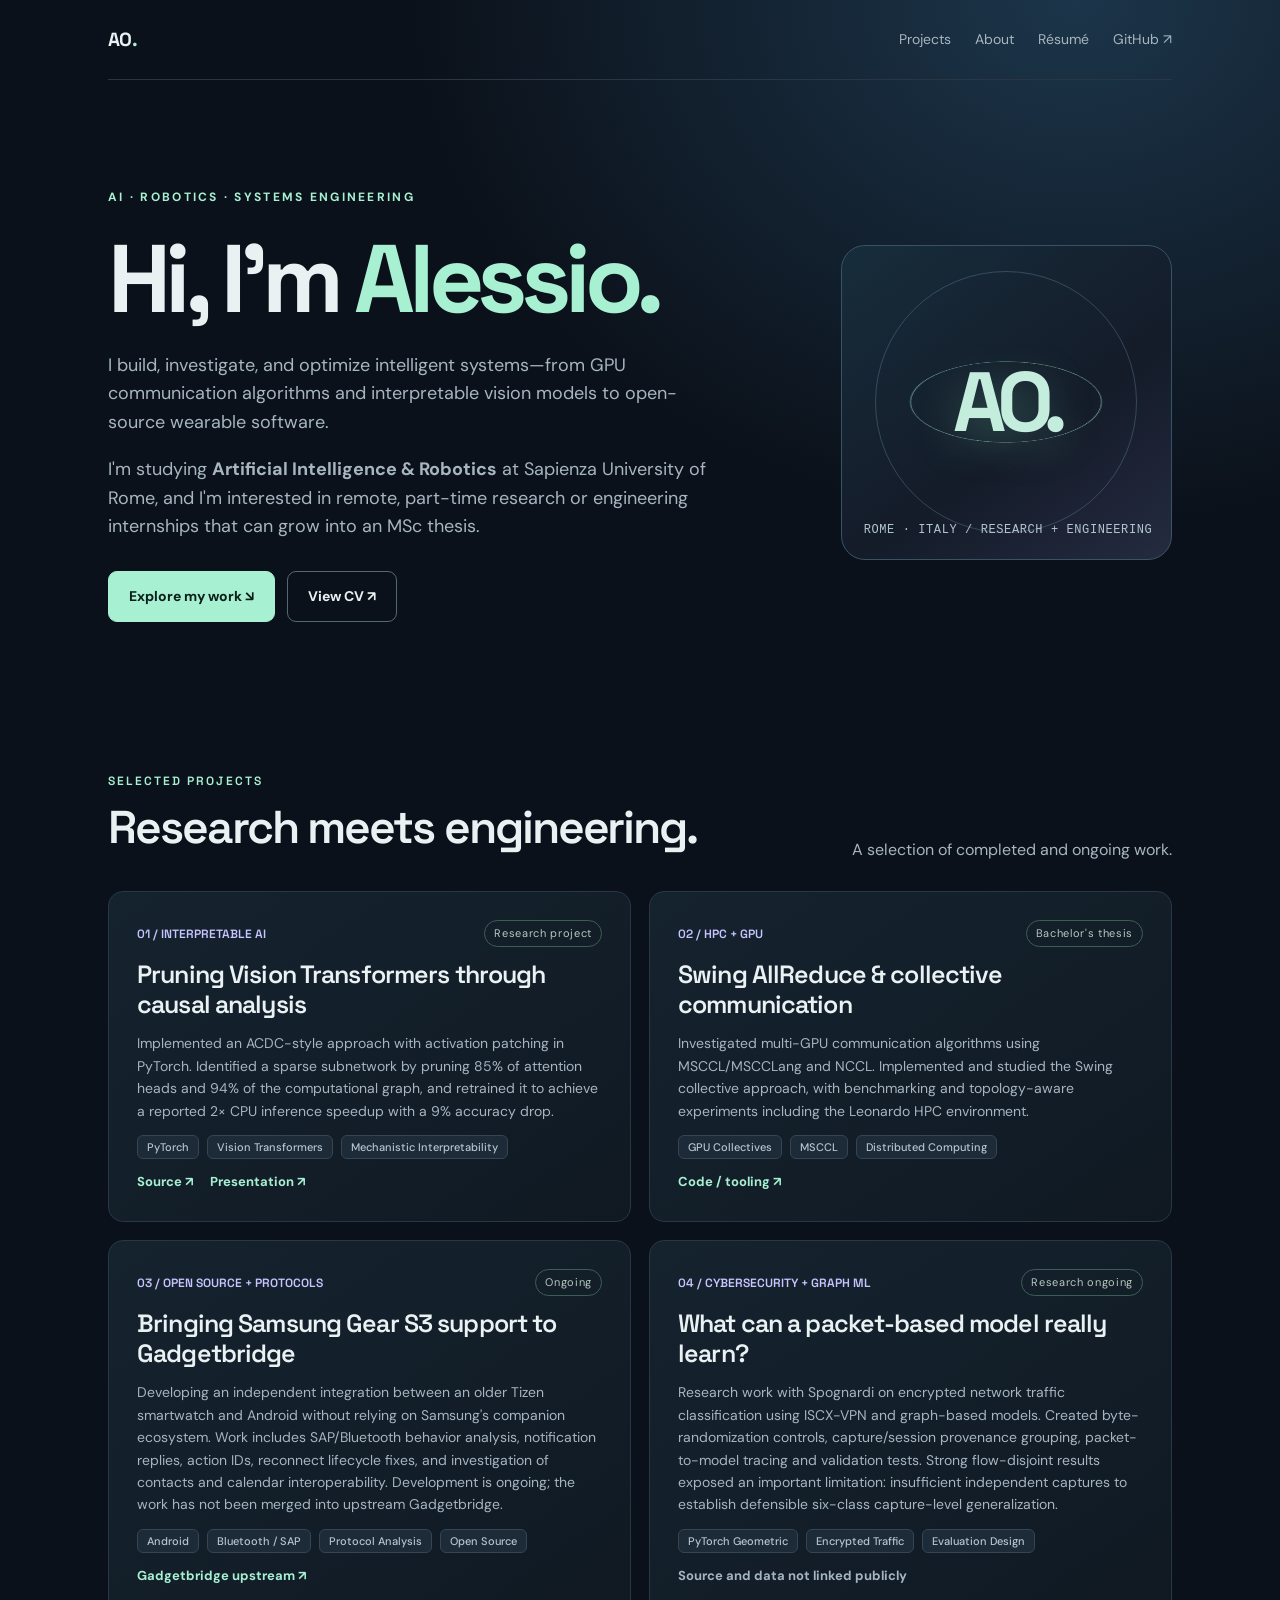
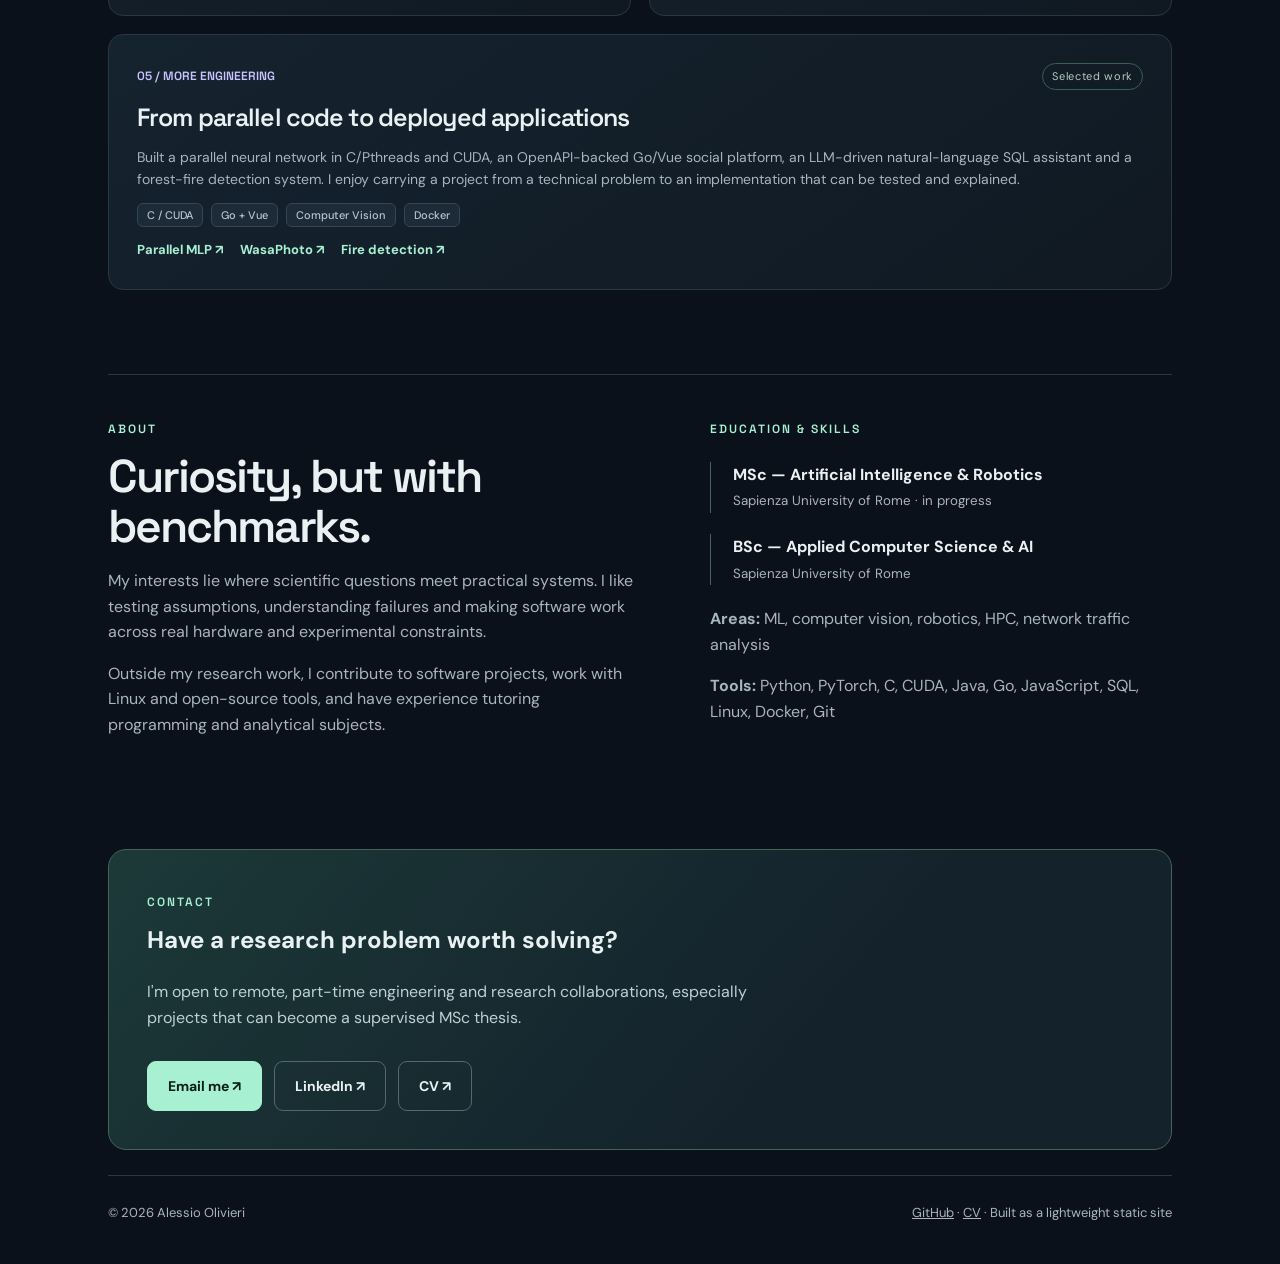
==== index.html @ f54c587b "Launch AI and systems research portfolio" ====
<!doctype html>
<html lang="en">
<head>
<meta charset="utf-8"><meta name="viewport" content="width=device-width,initial-scale=1">
<meta name="theme-color" content="#0b111a">
<meta name="description" content="Alessio Olivieri — MSc Artificial Intelligence & Robotics student at Sapienza. Research projects in GPU computing, mechanistic interpretability, cybersecurity ML, and open-source smartwatch integration.">
<title>Alessio Olivieri — AI, Robotics & Systems</title>
<link rel="preconnect" href="https://fonts.googleapis.com">
<link rel="preconnect" href="https://fonts.gstatic.com" crossorigin>
<link href="https://fonts.googleapis.com/css2?family=DM+Sans:wght@400;500;600;700&family=Space+Grotesk:wght@400;500;600;700&display=swap" rel="stylesheet">
<style>
:root{color-scheme:dark;--bg:#0b111a;--text:#e9f1f3;--muted:#a6b5c0;--line:#293745;--accent:#a7f0d1;--accent2:#c7c4ff;--panel:#111c27}*{box-sizing:border-box}html{scroll-behavior:smooth}body{margin:0;background:radial-gradient(ellipse 65% 23% at 84% 0%,#1c354a 0%,transparent 80%),var(--bg);color:var(--text);font:16px/1.6 'DM Sans',system-ui,sans-serif}a{color:inherit;text-decoration:none}a:hover{color:var(--accent)}.wrap{max-width:1120px;margin:auto;padding:0 28px}.nav{display:flex;align-items:center;justify-content:space-between;gap:20px;padding:27px 0;border-bottom:1px solid var(--line)}.logo{font:700 19px 'Space Grotesk',sans-serif;letter-spacing:-.03em}.logo span{color:var(--accent)}.navlinks{display:flex;gap:24px;font-size:14px;color:var(--muted);align-items:center}.button{background:var(--accent);color:#0b1e1b!important;display:inline-flex;gap:10px;align-items:center;justify-content:center;padding:13px 20px;border:1px solid var(--accent);border-radius:9px;font-weight:700;font-size:14px;transition:transform .2s}.button:hover{transform:translateY(-2px)}.button.ghost{background:transparent;color:var(--text)!important;border-color:#556775}.button.ghost:hover{border-color:var(--accent)}.hero{padding:103px 0 91px;display:grid;grid-template-columns:minmax(0,1.4fr) minmax(240px,.7fr);gap:70px;align-items:center}.eyebrow{font-size:12px;text-transform:uppercase;letter-spacing:.19em;color:var(--accent);font-weight:700}.hero h1{font:700 clamp(3.15rem,7.5vw,6.1rem)/1.02 'Space Grotesk',sans-serif;letter-spacing:-.065em;margin:22px 0}.hero h1 em{font-style:normal;color:var(--accent)}.hero p{font-size:18px;max-width:625px;color:var(--muted)}.actions{display:flex;flex-wrap:wrap;gap:12px;margin-top:30px}.orb{position:relative;border:1px solid #385364;border-radius:24px;min-height:315px;background:linear-gradient(145deg,#172d3b,#141b29 60%,#252b40);overflow:hidden;display:flex;align-items:center;justify-content:center}.orb:before,.orb:after{content:"";position:absolute;width:260px;height:260px;border:1px solid #6288a166;border-radius:50%}.orb:after{width:190px;height:190px;transform:rotateX(65deg) rotate(25deg);border-color:#a7f0d199}.orb strong{font:700 84px/1 'Space Grotesk',sans-serif;letter-spacing:-.1em;color:#c5eddd;text-shadow:0 12px 45px #90f0c14d;z-index:1}.tag{position:absolute;bottom:22px;left:22px;font:500 12px monospace;color:#b1c5ce;letter-spacing:.05em}.section{padding:54px 0 30px;scroll-margin-top:20px}.section-head{display:flex;justify-content:space-between;align-items:end;gap:20px;margin-bottom:28px}.kicker{font:600 12px 'Space Grotesk';color:var(--accent);text-transform:uppercase;letter-spacing:.17em}.section h2{font:600 clamp(30px,4vw,46px)/1.1 'Space Grotesk';letter-spacing:-.045em;margin:10px 0}.muted{color:var(--muted)}.projects{display:grid;grid-template-columns:repeat(2,minmax(0,1fr));gap:18px}.project{border:1px solid var(--line);background:linear-gradient(145deg,#15232f,#101922);border-radius:15px;padding:28px;display:flex;flex-direction:column;gap:13px;min-height:260px;transition:border .2s,transform .2s}.project:hover{border-color:#729d9a;transform:translateY(-3px)}.project.wide{grid-column:span 2;min-height:220px}.project-head{display:flex;align-items:center;justify-content:space-between;gap:12px}.number{color:var(--accent2);font:600 12px 'Space Grotesk'}.status{font-size:11px;letter-spacing:.06em;color:#b5cabf;border:1px solid #3b6053;padding:4px 9px;border-radius:99px}.project h3{font:600 25px/1.18 'Space Grotesk';letter-spacing:-.035em;margin:0}.project p{margin:0;color:var(--muted);font-size:14px;flex:1}.project .links{display:flex;flex-wrap:wrap;gap:17px;font-size:13px;font-weight:700;color:var(--accent)}.chips{display:flex;flex-wrap:wrap;gap:8px}.chip{color:#b5c6d0;border:1px solid #344554;background:#1c2b37;border-radius:6px;padding:4px 9px;font:500 11px 'DM Sans'}.facts{display:grid;grid-template-columns:repeat(3,minmax(0,1fr));gap:15px;margin:14px 0 35px}.fact{border-top:1px solid var(--line);padding-top:16px}.fact strong{font:600 30px 'Space Grotesk';display:block;letter-spacing:-.05em}.fact span{color:var(--muted);font-size:13px}.about{display:grid;grid-template-columns:1.15fr 1fr;gap:70px;border-top:1px solid var(--line);padding-top:40px}.about p{color:var(--muted)}.timeline{border-left:1px solid #45616b;padding-left:22px;margin:21px 0}.timeline strong{display:block}.timeline small{color:var(--muted)}.contact{margin:65px 0 25px;border:1px solid #466259;border-radius:18px;background:linear-gradient(130deg,#1c3938,#14222c 65%);padding:38px}.contact h2{margin-top:8px}.contact p{color:#bdd1d3;max-width:650px}footer{display:flex;justify-content:space-between;gap:16px;padding:27px 0 40px;color:var(--muted);font-size:13px;border-top:1px solid var(--line)}footer a{text-decoration:underline}@media(max-width:780px){.hero,.about{grid-template-columns:1fr;gap:30px}.hero{padding:70px 0 45px}.orb{min-height:180px}.projects{grid-template-columns:1fr}.project.wide{grid-column:auto}.facts{grid-template-columns:repeat(2,1fr)}.navlinks a:nth-child(1),.navlinks a:nth-child(2){display:none}.section-head{display:block}}@media(max-width:420px){.wrap{padding:0 17px}.hero h1{font-size:3.2rem}.facts{grid-template-columns:1fr}.contact{padding:24px}.navlinks{gap:10px}}
</style>
</head>
<body>
<div class="wrap">
<header class="nav"><a class="logo" href="#top">AO<span>.</span></a><nav class="navlinks" aria-label="Primary"><a href="#projects">Projects</a><a href="#about">About</a><a href="cv.html">Résumé</a><a href="https://github.com/Alessio-Olivieri" target="_blank" rel="noopener">GitHub ↗</a></nav></header>
<main id="top">
<section class="hero">
<div><span class="eyebrow">AI · Robotics · Systems engineering</span><h1>Hi, I'm <em>Alessio.</em></h1><p>I build, investigate, and optimize intelligent systems—from GPU communication algorithms and interpretable vision models to open-source wearable software.</p><p>I'm studying <strong>Artificial Intelligence & Robotics</strong> at Sapienza University of Rome, and I'm interested in remote, part-time research or engineering internships that can grow into an MSc thesis.</p><div class="actions"><a class="button" href="#projects">Explore my work ↘</a><a class="button ghost" href="cv.html">View CV ↗</a></div></div>
<div class="orb" aria-hidden="true"><strong>AO.</strong><span class="tag">ROME · ITALY / RESEARCH + ENGINEERING</span></div>
</section>
<section id="projects" class="section"><div class="section-head"><div><span class="kicker">Selected projects</span><h2>Research meets engineering.</h2></div><div class="muted">A selection of completed and ongoing work.</div></div>
<div class="projects">
<article class="project"><div class="project-head"><span class="number">01 / INTERPRETABLE AI</span><span class="status">Research project</span></div><h3>Pruning Vision Transformers through causal analysis</h3><p>Implemented an ACDC-style approach with activation patching in PyTorch. Identified a sparse subnetwork by pruning 85% of attention heads and 94% of the computational graph, and retrained it to achieve a reported 2× CPU inference speedup with a 9% accuracy drop.</p><div class="chips"><span class="chip">PyTorch</span><span class="chip">Vision Transformers</span><span class="chip">Mechanistic Interpretability</span></div><div class="links"><a href="https://github.com/Alessio-Olivieri/automatic-circuit-discovery-for-vision-transformer" target="_blank" rel="noopener">Source ↗</a><a href="https://github.com/Alessio-Olivieri/automatic-circuit-discovery-for-vision-transformer/blob/main/presentation.pdf" target="_blank" rel="noopener">Presentation ↗</a></div></article>
<article class="project"><div class="project-head"><span class="number">02 / HPC + GPU</span><span class="status">Bachelor's thesis</span></div><h3>Swing AllReduce & collective communication</h3><p>Investigated multi-GPU communication algorithms using MSCCL/MSCCLang and NCCL. Implemented and studied the Swing collective approach, with benchmarking and topology-aware experiments including the Leonardo HPC environment.</p><div class="chips"><span class="chip">GPU Collectives</span><span class="chip">MSCCL</span><span class="chip">Distributed Computing</span></div><div class="links"><a href="https://github.com/Alessio-Olivieri/msccl-tools" target="_blank" rel="noopener">Code / tooling ↗</a></div></article>
<article class="project"><div class="project-head"><span class="number">03 / OPEN SOURCE + PROTOCOLS</span><span class="status">Ongoing</span></div><h3>Bringing Samsung Gear S3 support to Gadgetbridge</h3><p>Developing an independent integration between an older Tizen smartwatch and Android without relying on Samsung's companion ecosystem. Work includes SAP/Bluetooth behavior analysis, notification replies, action IDs, reconnect lifecycle fixes, and investigation of contacts and calendar interoperability. Development is ongoing; the work has not been merged into upstream Gadgetbridge.</p><div class="chips"><span class="chip">Android</span><span class="chip">Bluetooth / SAP</span><span class="chip">Protocol Analysis</span><span class="chip">Open Source</span></div><div class="links"><a href="https://codeberg.org/Freeyourgadget/Gadgetbridge" target="_blank" rel="noopener">Gadgetbridge upstream ↗</a></div></article>
<article class="project"><div class="project-head"><span class="number">04 / CYBERSECURITY + GRAPH ML</span><span class="status">Research ongoing</span></div><h3>What can a packet-based model really learn?</h3><p>Research work with Spognardi on encrypted network traffic classification using ISCX-VPN and graph-based models. Created byte-randomization controls, capture/session provenance grouping, packet-to-model tracing and validation tests. Strong flow-disjoint results exposed an important limitation: insufficient independent captures to establish defensible six-class capture-level generalization.</p><div class="chips"><span class="chip">PyTorch Geometric</span><span class="chip">Encrypted Traffic</span><span class="chip">Evaluation Design</span></div><div class="links"><span class="muted">Source and data not linked publicly</span></div></article>
<article class="project wide"><div class="project-head"><span class="number">05 / MORE ENGINEERING</span><span class="status">Selected work</span></div><h3>From parallel code to deployed applications</h3><p>Built a parallel neural network in C/Pthreads and CUDA, an OpenAPI-backed Go/Vue social platform, an LLM-driven natural-language SQL assistant and a forest-fire detection system. I enjoy carrying a project from a technical problem to an implementation that can be tested and explained.</p><div class="chips"><span class="chip">C / CUDA</span><span class="chip">Go + Vue</span><span class="chip">Computer Vision</span><span class="chip">Docker</span></div><div class="links"><a href="https://github.com/tintando/multiprocessing-NN" target="_blank" rel="noopener">Parallel MLP ↗</a><a href="https://github.com/Alessio-Olivieri/WasaPhoto" target="_blank" rel="noopener">WasaPhoto ↗</a><a href="https://github.com/ami-sc/fire-detection" target="_blank" rel="noopener">Fire detection ↗</a></div></article>
</div></section>
<section id="about" class="section"><div class="about"><div><span class="kicker">About</span><h2>Curiosity, but with benchmarks.</h2><p>My interests lie where scientific questions meet practical systems. I like testing assumptions, understanding failures and making software work across real hardware and experimental constraints.</p><p>Outside my research work, I contribute to software projects, work with Linux and open-source tools, and have experience tutoring programming and analytical subjects.</p></div><div><span class="kicker">Education & skills</span><div class="timeline"><strong>MSc — Artificial Intelligence & Robotics</strong><small>Sapienza University of Rome · in progress</small></div><div class="timeline"><strong>BSc — Applied Computer Science & AI</strong><small>Sapienza University of Rome</small></div><p><strong>Areas:</strong> ML, computer vision, robotics, HPC, network traffic analysis</p><p><strong>Tools:</strong> Python, PyTorch, C, CUDA, Java, Go, JavaScript, SQL, Linux, Docker, Git</p></div></div></section>
<section class="contact"><span class="kicker">Contact</span><h2>Have a research problem worth solving?</h2><p>I'm open to remote, part-time engineering and research collaborations, especially projects that can become a supervised MSc thesis.</p><div class="actions"><a class="button" href="mailto:olivieri.1973323@studenti.uniroma1.it">Email me ↗</a><a class="button ghost" href="https://www.linkedin.com/in/alessio-olivieri/" target="_blank" rel="noopener">LinkedIn ↗</a><a class="button ghost" href="cv.html">CV ↗</a></div></section>
</main><footer><span>© 2026 Alessio Olivieri</span><span><a href="https://github.com/Alessio-Olivieri" target="_blank" rel="noopener">GitHub</a> · <a href="cv.html">CV</a> · Built as a lightweight static site</span></footer>
</div></body></html>
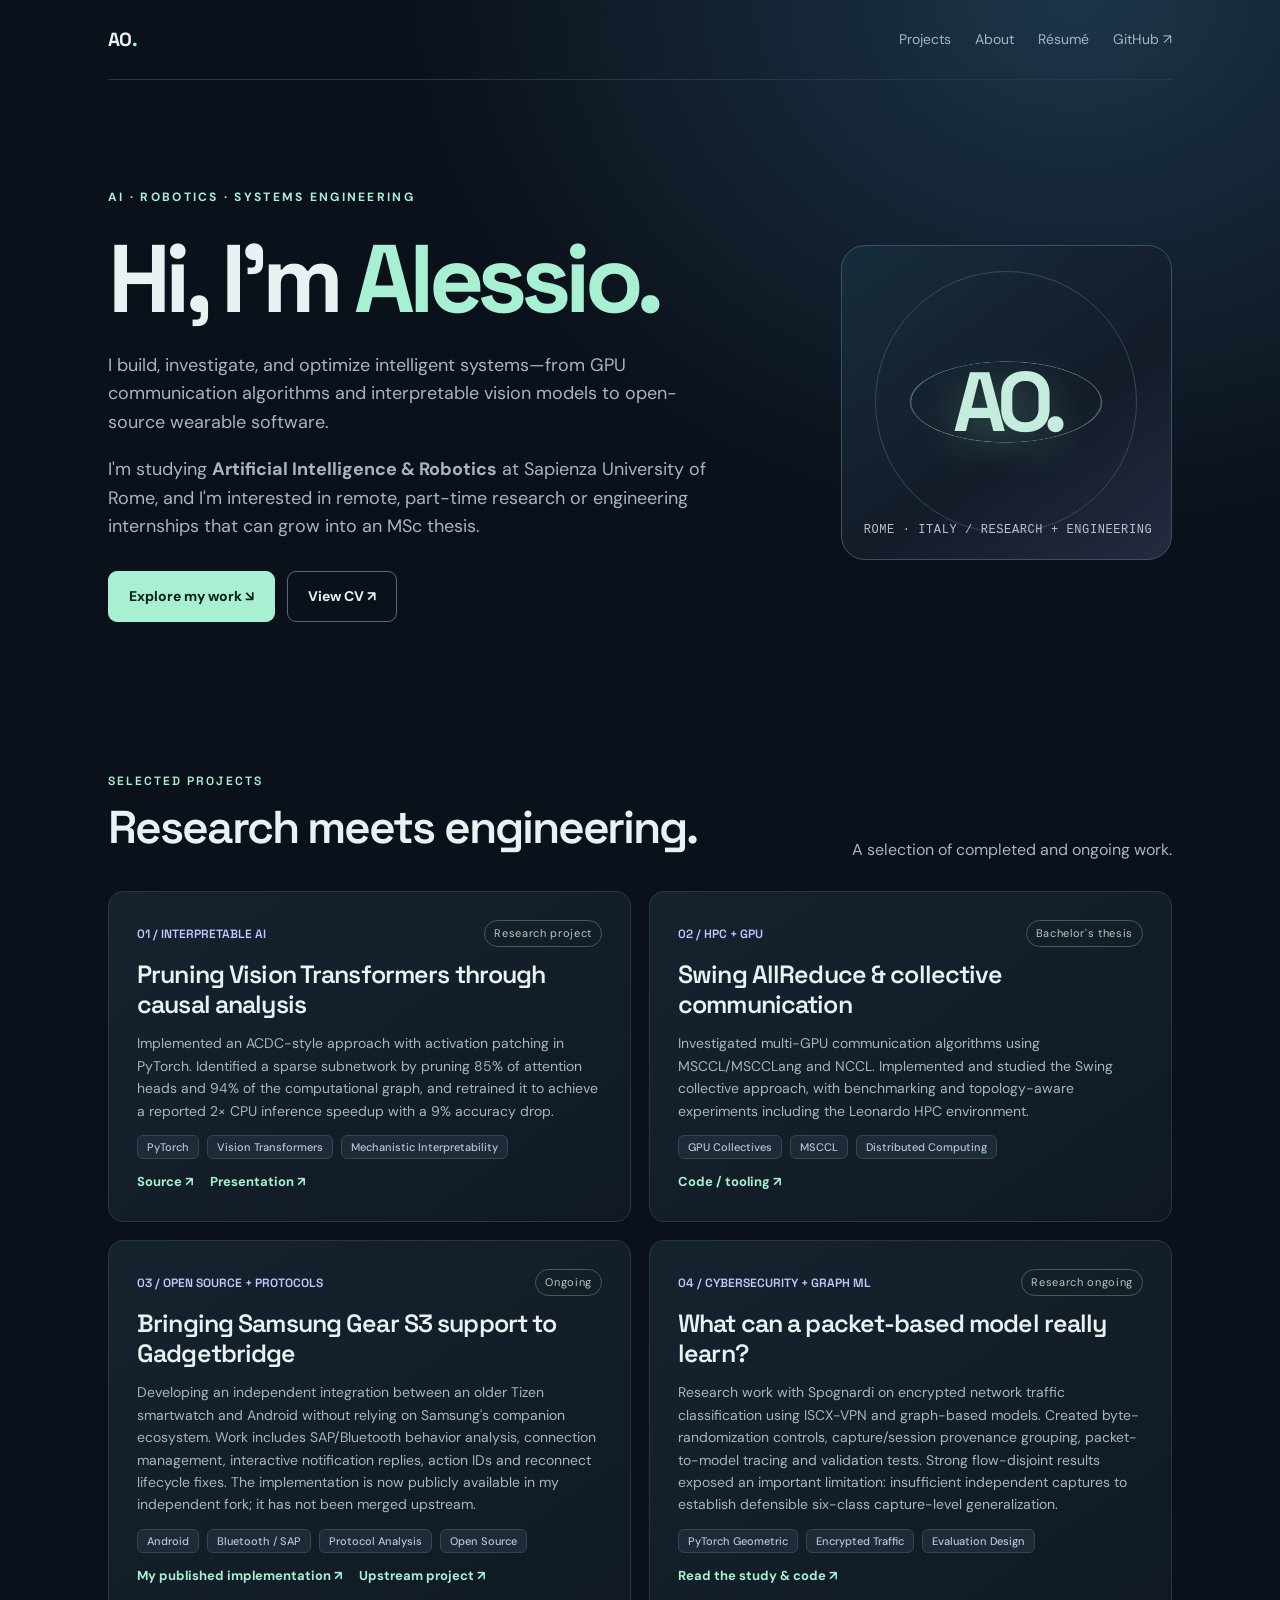
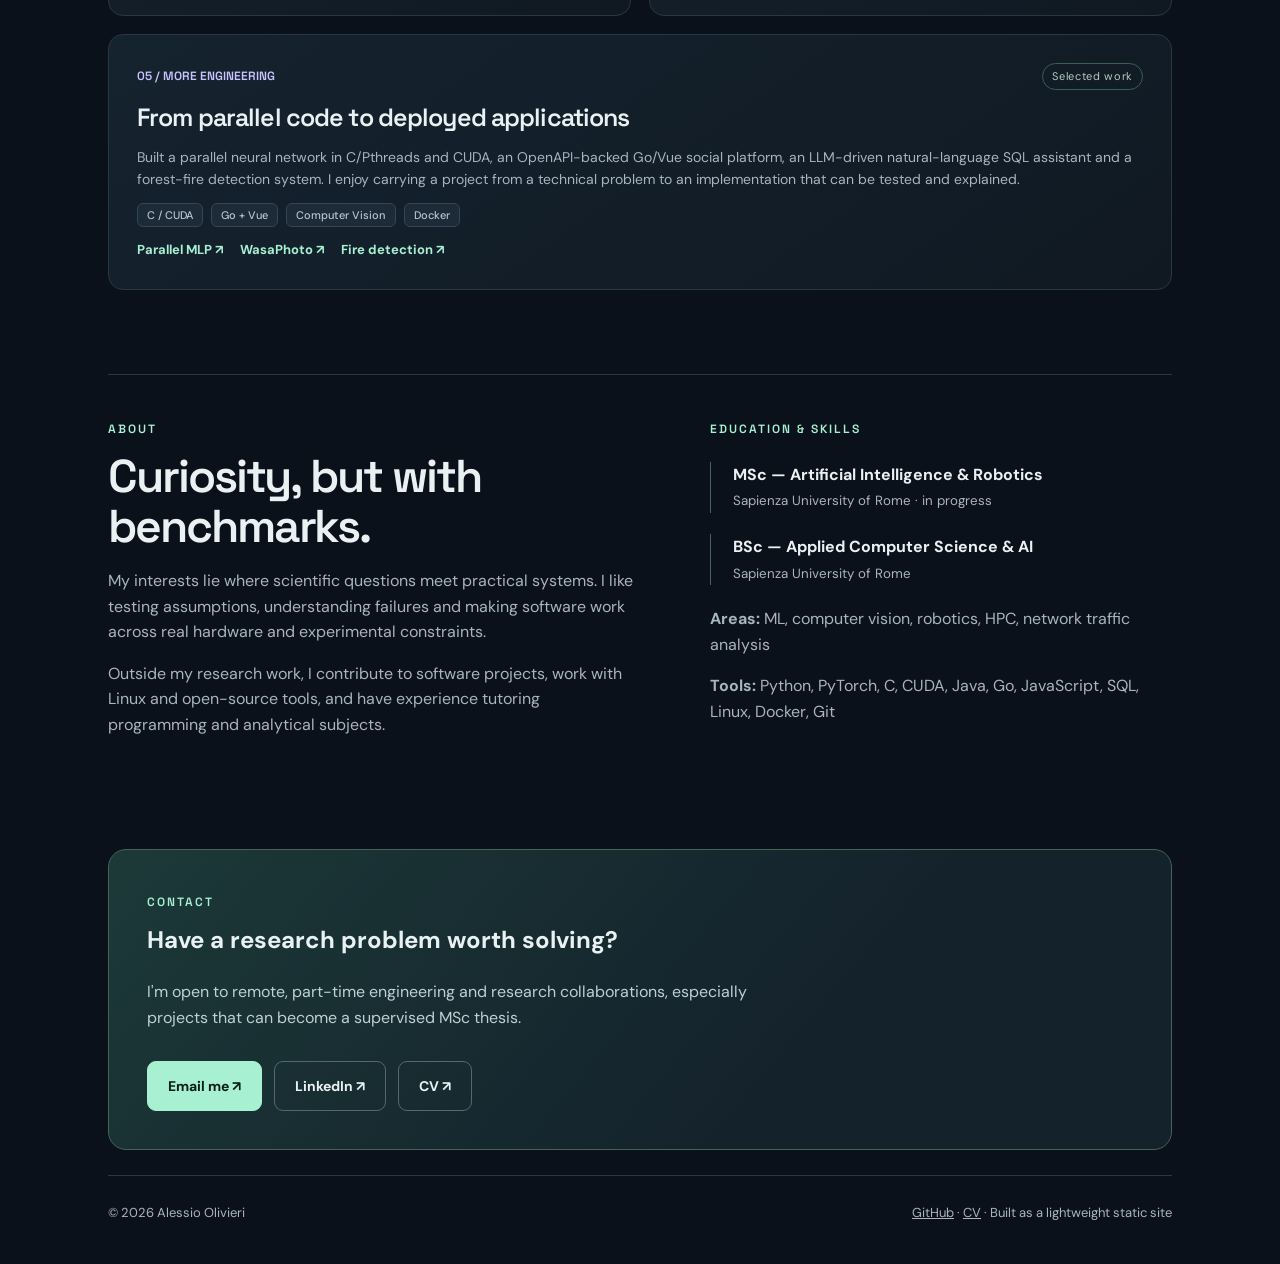
==== commit 3cd93f00: "Link public Gadgetbridge implementation and research release on portfolio" ====
--- a/index.html
+++ b/index.html
@@ -24,8 +24,8 @@
 <div class="projects">
 <article class="project"><div class="project-head"><span class="number">01 / INTERPRETABLE AI</span><span class="status">Research project</span></div><h3>Pruning Vision Transformers through causal analysis</h3><p>Implemented an ACDC-style approach with activation patching in PyTorch. Identified a sparse subnetwork by pruning 85% of attention heads and 94% of the computational graph, and retrained it to achieve a reported 2× CPU inference speedup with a 9% accuracy drop.</p><div class="chips"><span class="chip">PyTorch</span><span class="chip">Vision Transformers</span><span class="chip">Mechanistic Interpretability</span></div><div class="links"><a href="https://github.com/Alessio-Olivieri/automatic-circuit-discovery-for-vision-transformer" target="_blank" rel="noopener">Source ↗</a><a href="https://github.com/Alessio-Olivieri/automatic-circuit-discovery-for-vision-transformer/blob/main/presentation.pdf" target="_blank" rel="noopener">Presentation ↗</a></div></article>
 <article class="project"><div class="project-head"><span class="number">02 / HPC + GPU</span><span class="status">Bachelor's thesis</span></div><h3>Swing AllReduce & collective communication</h3><p>Investigated multi-GPU communication algorithms using MSCCL/MSCCLang and NCCL. Implemented and studied the Swing collective approach, with benchmarking and topology-aware experiments including the Leonardo HPC environment.</p><div class="chips"><span class="chip">GPU Collectives</span><span class="chip">MSCCL</span><span class="chip">Distributed Computing</span></div><div class="links"><a href="https://github.com/Alessio-Olivieri/msccl-tools" target="_blank" rel="noopener">Code / tooling ↗</a></div></article>
-<article class="project"><div class="project-head"><span class="number">03 / OPEN SOURCE + PROTOCOLS</span><span class="status">Ongoing</span></div><h3>Bringing Samsung Gear S3 support to Gadgetbridge</h3><p>Developing an independent integration between an older Tizen smartwatch and Android without relying on Samsung's companion ecosystem. Work includes SAP/Bluetooth behavior analysis, notification replies, action IDs, reconnect lifecycle fixes, and investigation of contacts and calendar interoperability. Development is ongoing; the work has not been merged into upstream Gadgetbridge.</p><div class="chips"><span class="chip">Android</span><span class="chip">Bluetooth / SAP</span><span class="chip">Protocol Analysis</span><span class="chip">Open Source</span></div><div class="links"><a href="https://codeberg.org/Freeyourgadget/Gadgetbridge" target="_blank" rel="noopener">Gadgetbridge upstream ↗</a></div></article>
-<article class="project"><div class="project-head"><span class="number">04 / CYBERSECURITY + GRAPH ML</span><span class="status">Research ongoing</span></div><h3>What can a packet-based model really learn?</h3><p>Research work with Spognardi on encrypted network traffic classification using ISCX-VPN and graph-based models. Created byte-randomization controls, capture/session provenance grouping, packet-to-model tracing and validation tests. Strong flow-disjoint results exposed an important limitation: insufficient independent captures to establish defensible six-class capture-level generalization.</p><div class="chips"><span class="chip">PyTorch Geometric</span><span class="chip">Encrypted Traffic</span><span class="chip">Evaluation Design</span></div><div class="links"><span class="muted">Source and data not linked publicly</span></div></article>
+<article class="project"><div class="project-head"><span class="number">03 / OPEN SOURCE + PROTOCOLS</span><span class="status">Ongoing</span></div><h3>Bringing Samsung Gear S3 support to Gadgetbridge</h3><p>Developing an independent integration between an older Tizen smartwatch and Android without relying on Samsung's companion ecosystem. Work includes SAP/Bluetooth behavior analysis, connection management, interactive notification replies, action IDs and reconnect lifecycle fixes. The implementation is now publicly available in my independent fork; it has not been merged upstream.</p><div class="chips"><span class="chip">Android</span><span class="chip">Bluetooth / SAP</span><span class="chip">Protocol Analysis</span><span class="chip">Open Source</span></div><div class="links"><a href="https://github.com/Alessio-Olivieri/gadgetbridge-gear-s3" target="_blank" rel="noopener">My published implementation ↗</a><a href="https://codeberg.org/Freeyourgadget/Gadgetbridge" target="_blank" rel="noopener">Upstream project ↗</a></div></article>
+<article class="project"><div class="project-head"><span class="number">04 / CYBERSECURITY + GRAPH ML</span><span class="status">Research ongoing</span></div><h3>What can a packet-based model really learn?</h3><p>Research work with Spognardi on encrypted network traffic classification using ISCX-VPN and graph-based models. Created byte-randomization controls, capture/session provenance grouping, packet-to-model tracing and validation tests. Strong flow-disjoint results exposed an important limitation: insufficient independent captures to establish defensible six-class capture-level generalization.</p><div class="chips"><span class="chip">PyTorch Geometric</span><span class="chip">Encrypted Traffic</span><span class="chip">Evaluation Design</span></div><div class="links"><a href="https://github.com/Alessio-Olivieri/TFE-GNN/tree/public-release" target="_blank" rel="noopener">Read the study &amp; code ↗</a></div></article>
 <article class="project wide"><div class="project-head"><span class="number">05 / MORE ENGINEERING</span><span class="status">Selected work</span></div><h3>From parallel code to deployed applications</h3><p>Built a parallel neural network in C/Pthreads and CUDA, an OpenAPI-backed Go/Vue social platform, an LLM-driven natural-language SQL assistant and a forest-fire detection system. I enjoy carrying a project from a technical problem to an implementation that can be tested and explained.</p><div class="chips"><span class="chip">C / CUDA</span><span class="chip">Go + Vue</span><span class="chip">Computer Vision</span><span class="chip">Docker</span></div><div class="links"><a href="https://github.com/tintando/multiprocessing-NN" target="_blank" rel="noopener">Parallel MLP ↗</a><a href="https://github.com/Alessio-Olivieri/WasaPhoto" target="_blank" rel="noopener">WasaPhoto ↗</a><a href="https://github.com/ami-sc/fire-detection" target="_blank" rel="noopener">Fire detection ↗</a></div></article>
 </div></section>
 <section id="about" class="section"><div class="about"><div><span class="kicker">About</span><h2>Curiosity, but with benchmarks.</h2><p>My interests lie where scientific questions meet practical systems. I like testing assumptions, understanding failures and making software work across real hardware and experimental constraints.</p><p>Outside my research work, I contribute to software projects, work with Linux and open-source tools, and have experience tutoring programming and analytical subjects.</p></div><div><span class="kicker">Education & skills</span><div class="timeline"><strong>MSc — Artificial Intelligence & Robotics</strong><small>Sapienza University of Rome · in progress</small></div><div class="timeline"><strong>BSc — Applied Computer Science & AI</strong><small>Sapienza University of Rome</small></div><p><strong>Areas:</strong> ML, computer vision, robotics, HPC, network traffic analysis</p><p><strong>Tools:</strong> Python, PyTorch, C, CUDA, Java, Go, JavaScript, SQL, Linux, Docker, Git</p></div></div></section>
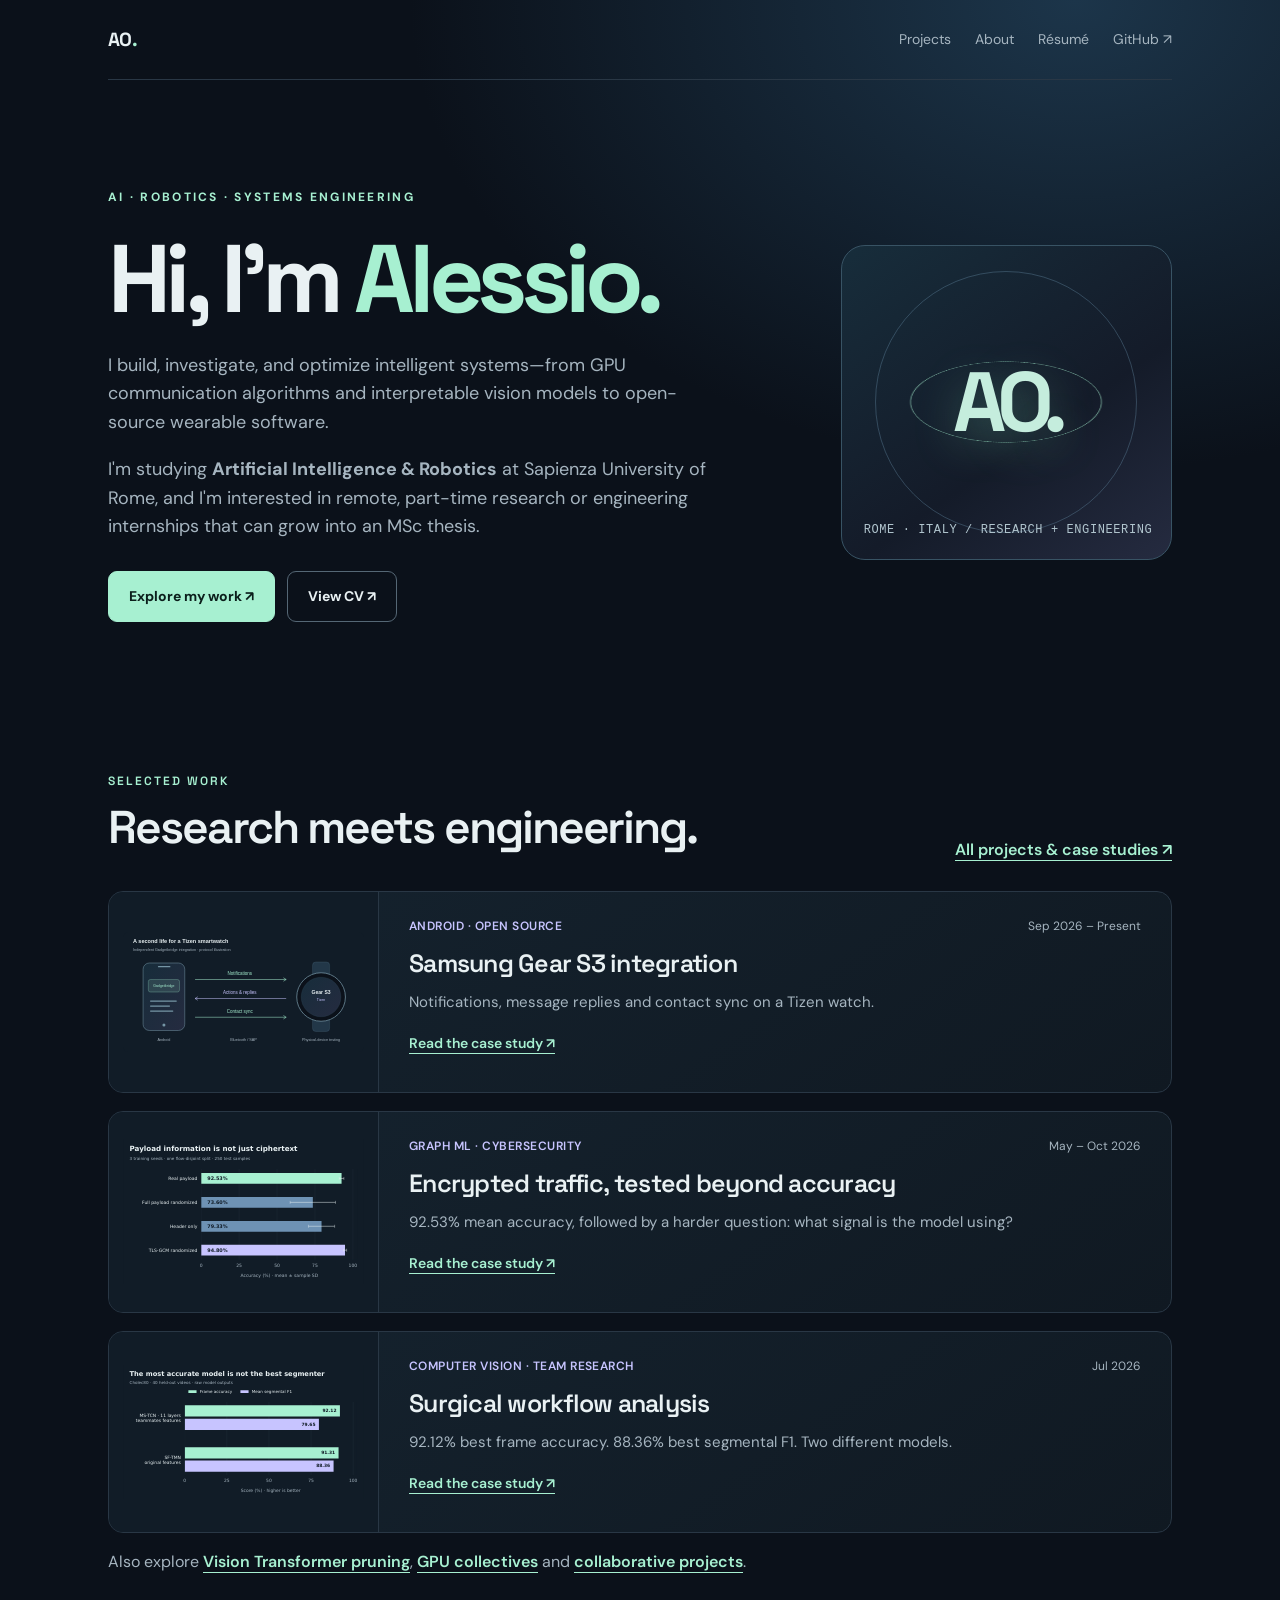
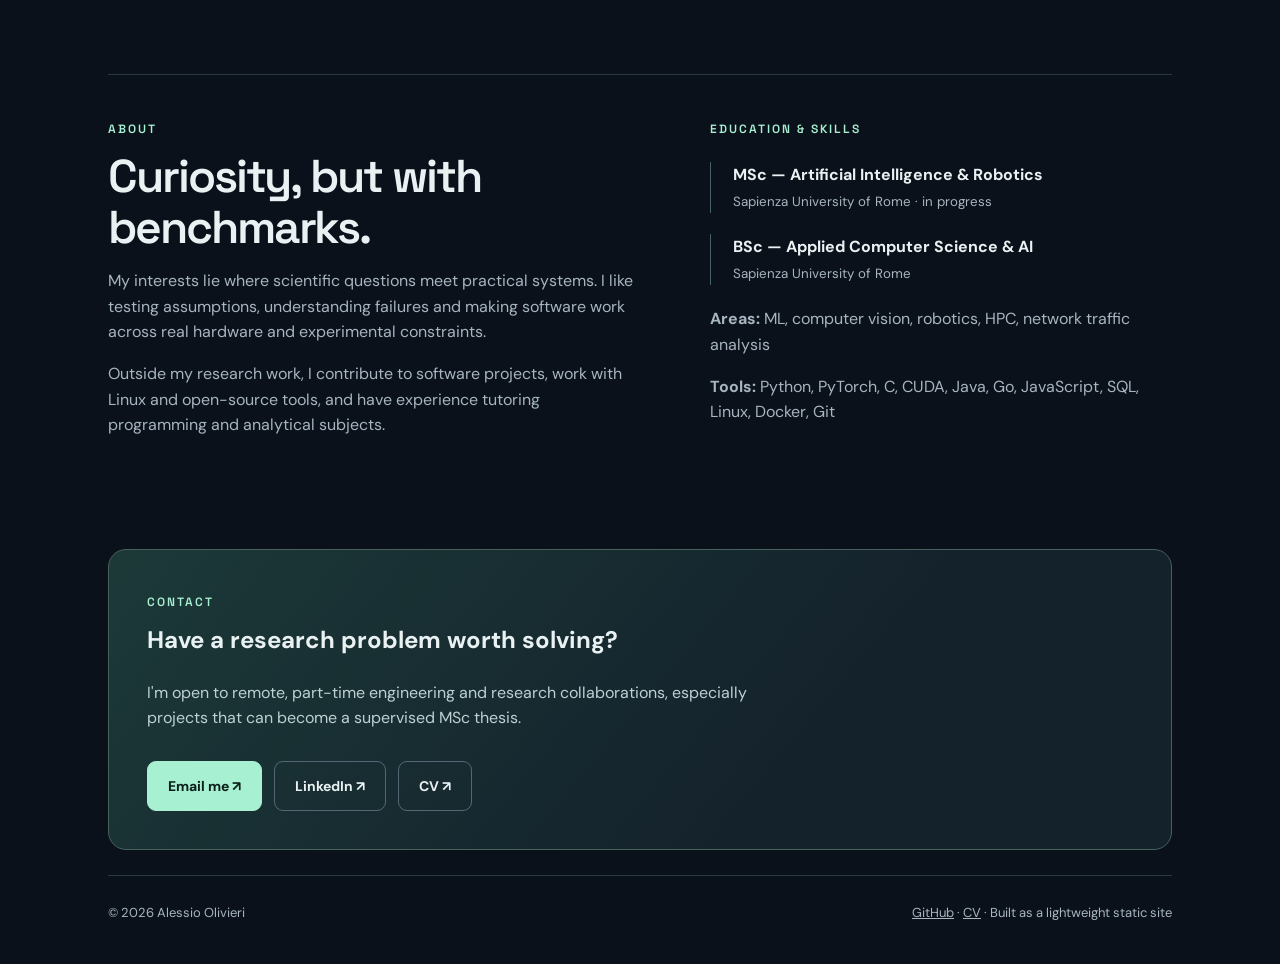
==== commit ba423212: "Add curated project showcase and evidence-based case studies Add five detailed project studies, a cu" ====
--- a/index.html
+++ b/index.html
@@ -8,27 +8,80 @@
 <link rel="preconnect" href="https://fonts.googleapis.com">
 <link rel="preconnect" href="https://fonts.gstatic.com" crossorigin>
 <link href="https://fonts.googleapis.com/css2?family=DM+Sans:wght@400;500;600;700&family=Space+Grotesk:wght@400;500;600;700&display=swap" rel="stylesheet">
-<style>
-:root{color-scheme:dark;--bg:#0b111a;--text:#e9f1f3;--muted:#a6b5c0;--line:#293745;--accent:#a7f0d1;--accent2:#c7c4ff;--panel:#111c27}*{box-sizing:border-box}html{scroll-behavior:smooth}body{margin:0;background:radial-gradient(ellipse 65% 23% at 84% 0%,#1c354a 0%,transparent 80%),var(--bg);color:var(--text);font:16px/1.6 'DM Sans',system-ui,sans-serif}a{color:inherit;text-decoration:none}a:hover{color:var(--accent)}.wrap{max-width:1120px;margin:auto;padding:0 28px}.nav{display:flex;align-items:center;justify-content:space-between;gap:20px;padding:27px 0;border-bottom:1px solid var(--line)}.logo{font:700 19px 'Space Grotesk',sans-serif;letter-spacing:-.03em}.logo span{color:var(--accent)}.navlinks{display:flex;gap:24px;font-size:14px;color:var(--muted);align-items:center}.button{background:var(--accent);color:#0b1e1b!important;display:inline-flex;gap:10px;align-items:center;justify-content:center;padding:13px 20px;border:1px solid var(--accent);border-radius:9px;font-weight:700;font-size:14px;transition:transform .2s}.button:hover{transform:translateY(-2px)}.button.ghost{background:transparent;color:var(--text)!important;border-color:#556775}.button.ghost:hover{border-color:var(--accent)}.hero{padding:103px 0 91px;display:grid;grid-template-columns:minmax(0,1.4fr) minmax(240px,.7fr);gap:70px;align-items:center}.eyebrow{font-size:12px;text-transform:uppercase;letter-spacing:.19em;color:var(--accent);font-weight:700}.hero h1{font:700 clamp(3.15rem,7.5vw,6.1rem)/1.02 'Space Grotesk',sans-serif;letter-spacing:-.065em;margin:22px 0}.hero h1 em{font-style:normal;color:var(--accent)}.hero p{font-size:18px;max-width:625px;color:var(--muted)}.actions{display:flex;flex-wrap:wrap;gap:12px;margin-top:30px}.orb{position:relative;border:1px solid #385364;border-radius:24px;min-height:315px;background:linear-gradient(145deg,#172d3b,#141b29 60%,#252b40);overflow:hidden;display:flex;align-items:center;justify-content:center}.orb:before,.orb:after{content:"";position:absolute;width:260px;height:260px;border:1px solid #6288a166;border-radius:50%}.orb:after{width:190px;height:190px;transform:rotateX(65deg) rotate(25deg);border-color:#a7f0d199}.orb strong{font:700 84px/1 'Space Grotesk',sans-serif;letter-spacing:-.1em;color:#c5eddd;text-shadow:0 12px 45px #90f0c14d;z-index:1}.tag{position:absolute;bottom:22px;left:22px;font:500 12px monospace;color:#b1c5ce;letter-spacing:.05em}.section{padding:54px 0 30px;scroll-margin-top:20px}.section-head{display:flex;justify-content:space-between;align-items:end;gap:20px;margin-bottom:28px}.kicker{font:600 12px 'Space Grotesk';color:var(--accent);text-transform:uppercase;letter-spacing:.17em}.section h2{font:600 clamp(30px,4vw,46px)/1.1 'Space Grotesk';letter-spacing:-.045em;margin:10px 0}.muted{color:var(--muted)}.projects{display:grid;grid-template-columns:repeat(2,minmax(0,1fr));gap:18px}.project{border:1px solid var(--line);background:linear-gradient(145deg,#15232f,#101922);border-radius:15px;padding:28px;display:flex;flex-direction:column;gap:13px;min-height:260px;transition:border .2s,transform .2s}.project:hover{border-color:#729d9a;transform:translateY(-3px)}.project.wide{grid-column:span 2;min-height:220px}.project-head{display:flex;align-items:center;justify-content:space-between;gap:12px}.number{color:var(--accent2);font:600 12px 'Space Grotesk'}.status{font-size:11px;letter-spacing:.06em;color:#b5cabf;border:1px solid #3b6053;padding:4px 9px;border-radius:99px}.project h3{font:600 25px/1.18 'Space Grotesk';letter-spacing:-.035em;margin:0}.project p{margin:0;color:var(--muted);font-size:14px;flex:1}.project .links{display:flex;flex-wrap:wrap;gap:17px;font-size:13px;font-weight:700;color:var(--accent)}.chips{display:flex;flex-wrap:wrap;gap:8px}.chip{color:#b5c6d0;border:1px solid #344554;background:#1c2b37;border-radius:6px;padding:4px 9px;font:500 11px 'DM Sans'}.facts{display:grid;grid-template-columns:repeat(3,minmax(0,1fr));gap:15px;margin:14px 0 35px}.fact{border-top:1px solid var(--line);padding-top:16px}.fact strong{font:600 30px 'Space Grotesk';display:block;letter-spacing:-.05em}.fact span{color:var(--muted);font-size:13px}.about{display:grid;grid-template-columns:1.15fr 1fr;gap:70px;border-top:1px solid var(--line);padding-top:40px}.about p{color:var(--muted)}.timeline{border-left:1px solid #45616b;padding-left:22px;margin:21px 0}.timeline strong{display:block}.timeline small{color:var(--muted)}.contact{margin:65px 0 25px;border:1px solid #466259;border-radius:18px;background:linear-gradient(130deg,#1c3938,#14222c 65%);padding:38px}.contact h2{margin-top:8px}.contact p{color:#bdd1d3;max-width:650px}footer{display:flex;justify-content:space-between;gap:16px;padding:27px 0 40px;color:var(--muted);font-size:13px;border-top:1px solid var(--line)}footer a{text-decoration:underline}@media(max-width:780px){.hero,.about{grid-template-columns:1fr;gap:30px}.hero{padding:70px 0 45px}.orb{min-height:180px}.projects{grid-template-columns:1fr}.project.wide{grid-column:auto}.facts{grid-template-columns:repeat(2,1fr)}.navlinks a:nth-child(1),.navlinks a:nth-child(2){display:none}.section-head{display:block}}@media(max-width:420px){.wrap{padding:0 17px}.hero h1{font-size:3.2rem}.facts{grid-template-columns:1fr}.contact{padding:24px}.navlinks{gap:10px}}
-</style>
+<link rel="stylesheet" href="assets/site.css">
+<link rel="stylesheet" href="assets/showcase.css">
+<link rel="canonical" href="https://alessio-olivieri.github.io/">
+<meta property="og:title" content="Alessio Olivieri — AI, Robotics &amp; Systems"><meta property="og:description" content="Research meets engineering. Explore selected projects, benchmarks and code."><meta property="og:type" content="website"><meta property="og:url" content="https://alessio-olivieri.github.io/"><meta property="og:image" content="https://alessio-olivieri.github.io/assets/projects/social-preview.png"><meta name="twitter:card" content="summary_large_image">
 </head>
 <body>
+<a class="skip-link" href="#main">Skip to content</a>
 <div class="wrap">
-<header class="nav"><a class="logo" href="#top">AO<span>.</span></a><nav class="navlinks" aria-label="Primary"><a href="#projects">Projects</a><a href="#about">About</a><a href="cv.html">Résumé</a><a href="https://github.com/Alessio-Olivieri" target="_blank" rel="noopener">GitHub ↗</a></nav></header>
-<main id="top">
+<header class="nav"><a class="logo" href="index.html">AO<span>.</span></a>
+<nav class="navlinks" aria-label="Primary"><a href="projects.html">Projects</a><a class="about-nav" href="#about">About</a><a href="cv.pdf">Résumé</a><a class="github-nav" href="https://github.com/Alessio-Olivieri" target="_blank" rel="noopener">GitHub ↗</a></nav>
+</header>
+<main id="main">
 <section class="hero">
-<div><span class="eyebrow">AI · Robotics · Systems engineering</span><h1>Hi, I'm <em>Alessio.</em></h1><p>I build, investigate, and optimize intelligent systems—from GPU communication algorithms and interpretable vision models to open-source wearable software.</p><p>I'm studying <strong>Artificial Intelligence & Robotics</strong> at Sapienza University of Rome, and I'm interested in remote, part-time research or engineering internships that can grow into an MSc thesis.</p><div class="actions"><a class="button" href="#projects">Explore my work ↘</a><a class="button ghost" href="cv.html">View CV ↗</a></div></div>
+<div><span class="eyebrow">AI · Robotics · Systems engineering</span>
+<h1>Hi, I'm <em>Alessio.</em></h1>
+<p>I build, investigate, and optimize intelligent systems—from GPU communication algorithms and interpretable vision models to open-source wearable software.</p>
+<p>I'm studying <strong>Artificial Intelligence & Robotics</strong> at Sapienza University of Rome, and I'm interested in remote, part-time research or engineering internships that can grow into an MSc thesis.</p>
+<div class="actions"><a class="button" href="projects.html">Explore my work ↗</a><a class="button ghost" href="cv.pdf">View CV ↗</a></div>
+</div>
 <div class="orb" aria-hidden="true"><strong>AO.</strong><span class="tag">ROME · ITALY / RESEARCH + ENGINEERING</span></div>
 </section>
-<section id="projects" class="section"><div class="section-head"><div><span class="kicker">Selected projects</span><h2>Research meets engineering.</h2></div><div class="muted">A selection of completed and ongoing work.</div></div>
-<div class="projects">
-<article class="project"><div class="project-head"><span class="number">01 / INTERPRETABLE AI</span><span class="status">Research project</span></div><h3>Pruning Vision Transformers through causal analysis</h3><p>Implemented an ACDC-style approach with activation patching in PyTorch. Identified a sparse subnetwork by pruning 85% of attention heads and 94% of the computational graph, and retrained it to achieve a reported 2× CPU inference speedup with a 9% accuracy drop.</p><div class="chips"><span class="chip">PyTorch</span><span class="chip">Vision Transformers</span><span class="chip">Mechanistic Interpretability</span></div><div class="links"><a href="https://github.com/Alessio-Olivieri/automatic-circuit-discovery-for-vision-transformer" target="_blank" rel="noopener">Source ↗</a><a href="https://github.com/Alessio-Olivieri/automatic-circuit-discovery-for-vision-transformer/blob/main/presentation.pdf" target="_blank" rel="noopener">Presentation ↗</a></div></article>
-<article class="project"><div class="project-head"><span class="number">02 / HPC + GPU</span><span class="status">Bachelor's thesis</span></div><h3>Swing AllReduce & collective communication</h3><p>Investigated multi-GPU communication algorithms using MSCCL/MSCCLang and NCCL. Implemented and studied the Swing collective approach, with benchmarking and topology-aware experiments including the Leonardo HPC environment.</p><div class="chips"><span class="chip">GPU Collectives</span><span class="chip">MSCCL</span><span class="chip">Distributed Computing</span></div><div class="links"><a href="https://github.com/Alessio-Olivieri/msccl-tools" target="_blank" rel="noopener">Code / tooling ↗</a></div></article>
-<article class="project"><div class="project-head"><span class="number">03 / OPEN SOURCE + PROTOCOLS</span><span class="status">Ongoing</span></div><h3>Bringing Samsung Gear S3 support to Gadgetbridge</h3><p>Developing an independent integration between an older Tizen smartwatch and Android without relying on Samsung's companion ecosystem. Work includes SAP/Bluetooth behavior analysis, connection management, interactive notification replies, action IDs and reconnect lifecycle fixes. The implementation is now publicly available in my independent fork; it has not been merged upstream.</p><div class="chips"><span class="chip">Android</span><span class="chip">Bluetooth / SAP</span><span class="chip">Protocol Analysis</span><span class="chip">Open Source</span></div><div class="links"><a href="https://github.com/Alessio-Olivieri/gadgetbridge-gear-s3" target="_blank" rel="noopener">My published implementation ↗</a><a href="https://codeberg.org/Freeyourgadget/Gadgetbridge" target="_blank" rel="noopener">Upstream project ↗</a></div></article>
-<article class="project"><div class="project-head"><span class="number">04 / CYBERSECURITY + GRAPH ML</span><span class="status">Research ongoing</span></div><h3>What can a packet-based model really learn?</h3><p>Research work with Spognardi on encrypted network traffic classification using ISCX-VPN and graph-based models. Created byte-randomization controls, capture/session provenance grouping, packet-to-model tracing and validation tests. Strong flow-disjoint results exposed an important limitation: insufficient independent captures to establish defensible six-class capture-level generalization.</p><div class="chips"><span class="chip">PyTorch Geometric</span><span class="chip">Encrypted Traffic</span><span class="chip">Evaluation Design</span></div><div class="links"><a href="https://github.com/Alessio-Olivieri/TFE-GNN/tree/public-release" target="_blank" rel="noopener">Read the study &amp; code ↗</a></div></article>
-<article class="project wide"><div class="project-head"><span class="number">05 / MORE ENGINEERING</span><span class="status">Selected work</span></div><h3>From parallel code to deployed applications</h3><p>Built a parallel neural network in C/Pthreads and CUDA, an OpenAPI-backed Go/Vue social platform, an LLM-driven natural-language SQL assistant and a forest-fire detection system. I enjoy carrying a project from a technical problem to an implementation that can be tested and explained.</p><div class="chips"><span class="chip">C / CUDA</span><span class="chip">Go + Vue</span><span class="chip">Computer Vision</span><span class="chip">Docker</span></div><div class="links"><a href="https://github.com/tintando/multiprocessing-NN" target="_blank" rel="noopener">Parallel MLP ↗</a><a href="https://github.com/Alessio-Olivieri/WasaPhoto" target="_blank" rel="noopener">WasaPhoto ↗</a><a href="https://github.com/ami-sc/fire-detection" target="_blank" rel="noopener">Fire detection ↗</a></div></article>
-</div></section>
-<section id="about" class="section"><div class="about"><div><span class="kicker">About</span><h2>Curiosity, but with benchmarks.</h2><p>My interests lie where scientific questions meet practical systems. I like testing assumptions, understanding failures and making software work across real hardware and experimental constraints.</p><p>Outside my research work, I contribute to software projects, work with Linux and open-source tools, and have experience tutoring programming and analytical subjects.</p></div><div><span class="kicker">Education & skills</span><div class="timeline"><strong>MSc — Artificial Intelligence & Robotics</strong><small>Sapienza University of Rome · in progress</small></div><div class="timeline"><strong>BSc — Applied Computer Science & AI</strong><small>Sapienza University of Rome</small></div><p><strong>Areas:</strong> ML, computer vision, robotics, HPC, network traffic analysis</p><p><strong>Tools:</strong> Python, PyTorch, C, CUDA, Java, Go, JavaScript, SQL, Linux, Docker, Git</p></div></div></section>
-<section class="contact"><span class="kicker">Contact</span><h2>Have a research problem worth solving?</h2><p>I'm open to remote, part-time engineering and research collaborations, especially projects that can become a supervised MSc thesis.</p><div class="actions"><a class="button" href="mailto:olivieri.1973323@studenti.uniroma1.it">Email me ↗</a><a class="button ghost" href="https://www.linkedin.com/in/alessio-olivieri/" target="_blank" rel="noopener">LinkedIn ↗</a><a class="button ghost" href="cv.html">CV ↗</a></div></section>
-</main><footer><span>© 2026 Alessio Olivieri</span><span><a href="https://github.com/Alessio-Olivieri" target="_blank" rel="noopener">GitHub</a> · <a href="cv.html">CV</a> · Built as a lightweight static site</span></footer>
-</div></body></html>+<section id="projects" class="section">
+<div class="section-head">
+<div><span class="kicker">Selected work</span>
+<h2>Research meets engineering.</h2>
+</div>
+<a class="text-link" href="projects.html">All projects &amp; case studies ↗</a></div>
+<div class="teaser-list">
+<article class="teaser"><a class="card-media" href="projects/gear-s3.html" tabindex="-1" aria-hidden="true"><img src="assets/projects/gear-integration.svg" alt="Diagram of Android notifications, watch replies and contact sync over Bluetooth and SAP." width="960" height="480" loading="lazy" decoding="async"></a>
+<div class="teaser-content">
+<div class="card-meta"><span class="category">ANDROID · OPEN SOURCE</span><time datetime="2026-09">Sep 2026 – Present</time></div>
+<h3><a href="projects/gear-s3.html">Samsung Gear S3 integration</a></h3>
+<p>Notifications, message replies and contact sync on a Tizen watch.</p>
+<a class="text-link" href="projects/gear-s3.html">Read the case study ↗</a></div>
+</article>
+<article class="teaser"><a class="card-media" href="projects/encrypted-traffic.html" tabindex="-1" aria-hidden="true"><img src="assets/projects/traffic-ablation.svg" alt="Accuracy over three training seeds: real payload 92.53%, full randomization 73.60%, header only 79.33%, TLS randomization 94.80%." width="639" height="385" loading="lazy" decoding="async"></a>
+<div class="teaser-content">
+<div class="card-meta"><span class="category">GRAPH ML · CYBERSECURITY</span><time datetime="2026-10">May – Oct 2026</time></div>
+<h3><a href="projects/encrypted-traffic.html">Encrypted traffic, tested beyond accuracy</a></h3>
+<p>92.53% mean accuracy, followed by a harder question: what signal is the model using?</p>
+<a class="text-link" href="projects/encrypted-traffic.html">Read the case study ↗</a></div>
+</article>
+<article class="teaser"><a class="card-media" href="projects/surgical-workflow.html" tabindex="-1" aria-hidden="true"><img src="assets/projects/surgical-comparison.svg" alt="MS-TCN has 92.12% frame accuracy and 79.65% mean segmental F1. SF-TMN has 91.31% accuracy and 88.36% mean segmental F1." width="649" height="363" loading="lazy" decoding="async"></a>
+<div class="teaser-content">
+<div class="card-meta"><span class="category">COMPUTER VISION · TEAM RESEARCH</span><time datetime="2026-07">Jul 2026</time></div>
+<h3><a href="projects/surgical-workflow.html">Surgical workflow analysis</a></h3>
+<p>92.12% best frame accuracy. 88.36% best segmental F1. Two different models.</p>
+<a class="text-link" href="projects/surgical-workflow.html">Read the case study ↗</a></div>
+</article>
+</div>
+<p class="section-intro">Also explore <a class="text-link" href="projects/vision-transformer.html">Vision Transformer pruning</a>, <a class="text-link" href="projects/swing-allreduce.html">GPU collectives</a> and <a class="text-link" href="projects.html#collaborations">collaborative projects</a>.</p>
+</section>
+<section id="about" class="section">
+<div class="about">
+<div><span class="kicker">About</span>
+<h2>Curiosity, but with benchmarks.</h2>
+<p>My interests lie where scientific questions meet practical systems. I like testing assumptions, understanding failures and making software work across real hardware and experimental constraints.</p>
+<p>Outside my research work, I contribute to software projects, work with Linux and open-source tools, and have experience tutoring programming and analytical subjects.</p>
+</div>
+<div><span class="kicker">Education & skills</span>
+<div class="timeline"><strong>MSc — Artificial Intelligence & Robotics</strong><small>Sapienza University of Rome · in progress</small></div>
+<div class="timeline"><strong>BSc — Applied Computer Science & AI</strong><small>Sapienza University of Rome</small></div>
+<p><strong>Areas:</strong> ML, computer vision, robotics, HPC, network traffic analysis</p>
+<p><strong>Tools:</strong> Python, PyTorch, C, CUDA, Java, Go, JavaScript, SQL, Linux, Docker, Git</p>
+</div>
+</div>
+</section>
+<section class="contact"><span class="kicker">Contact</span>
+<h2>Have a research problem worth solving?</h2>
+<p>I'm open to remote, part-time engineering and research collaborations, especially projects that can become a supervised MSc thesis.</p>
+<div class="actions"><a class="button" href="mailto:olivieri.1973323@studenti.uniroma1.it">Email me ↗</a><a class="button ghost" href="https://www.linkedin.com/in/alessio-olivieri/" target="_blank" rel="noopener">LinkedIn ↗</a><a class="button ghost" href="cv.pdf">CV ↗</a></div>
+</section>
+</main>
+<footer><span>© 2026 Alessio Olivieri</span><span><a href="https://github.com/Alessio-Olivieri" target="_blank" rel="noopener">GitHub</a> · <a href="cv.pdf">CV</a> · Built as a lightweight static site</span></footer>
+</div>
+</body>
+</html>
--- a/assets/site.css
+++ b/assets/site.css
@@ -0,0 +1,3 @@
+
+:root{color-scheme:dark;--bg:#0b111a;--text:#e9f1f3;--muted:#a6b5c0;--line:#293745;--accent:#a7f0d1;--accent2:#c7c4ff;--panel:#111c27}*{box-sizing:border-box}html{scroll-behavior:smooth}body{margin:0;background:radial-gradient(ellipse 65% 23% at 84% 0%,#1c354a 0%,transparent 80%),var(--bg);color:var(--text);font:16px/1.6 'DM Sans',system-ui,sans-serif}a{color:inherit;text-decoration:none}a:hover{color:var(--accent)}.wrap{max-width:1120px;margin:auto;padding:0 28px}.nav{display:flex;align-items:center;justify-content:space-between;gap:20px;padding:27px 0;border-bottom:1px solid var(--line)}.logo{font:700 19px 'Space Grotesk',sans-serif;letter-spacing:-.03em}.logo span{color:var(--accent)}.navlinks{display:flex;gap:24px;font-size:14px;color:var(--muted);align-items:center}.button{background:var(--accent);color:#0b1e1b!important;display:inline-flex;gap:10px;align-items:center;justify-content:center;padding:13px 20px;border:1px solid var(--accent);border-radius:9px;font-weight:700;font-size:14px;transition:transform .2s}.button:hover{transform:translateY(-2px)}.button.ghost{background:transparent;color:var(--text)!important;border-color:#556775}.button.ghost:hover{border-color:var(--accent)}.hero{padding:103px 0 91px;display:grid;grid-template-columns:minmax(0,1.4fr) minmax(240px,.7fr);gap:70px;align-items:center}.eyebrow{font-size:12px;text-transform:uppercase;letter-spacing:.19em;color:var(--accent);font-weight:700}.hero h1{font:700 clamp(3.15rem,7.5vw,6.1rem)/1.02 'Space Grotesk',sans-serif;letter-spacing:-.065em;margin:22px 0}.hero h1 em{font-style:normal;color:var(--accent)}.hero p{font-size:18px;max-width:625px;color:var(--muted)}.actions{display:flex;flex-wrap:wrap;gap:12px;margin-top:30px}.orb{position:relative;border:1px solid #385364;border-radius:24px;min-height:315px;background:linear-gradient(145deg,#172d3b,#141b29 60%,#252b40);overflow:hidden;display:flex;align-items:center;justify-content:center}.orb:before,.orb:after{content:"";position:absolute;width:260px;height:260px;border:1px solid #6288a166;border-radius:50%}.orb:after{width:190px;height:190px;transform:rotateX(65deg) rotate(25deg);border-color:#a7f0d199}.orb strong{font:700 84px/1 'Space Grotesk',sans-serif;letter-spacing:-.1em;color:#c5eddd;text-shadow:0 12px 45px #90f0c14d;z-index:1}.tag{position:absolute;bottom:22px;left:22px;font:500 12px monospace;color:#b1c5ce;letter-spacing:.05em}.section{padding:54px 0 30px;scroll-margin-top:20px}.section-head{display:flex;justify-content:space-between;align-items:end;gap:20px;margin-bottom:28px}.kicker{font:600 12px 'Space Grotesk';color:var(--accent);text-transform:uppercase;letter-spacing:.17em}.section h2{font:600 clamp(30px,4vw,46px)/1.1 'Space Grotesk';letter-spacing:-.045em;margin:10px 0}.muted{color:var(--muted)}.projects{display:grid;grid-template-columns:repeat(2,minmax(0,1fr));gap:18px}.project{border:1px solid var(--line);background:linear-gradient(145deg,#15232f,#101922);border-radius:15px;padding:28px;display:flex;flex-direction:column;gap:13px;min-height:260px;transition:border .2s,transform .2s}.project:hover{border-color:#729d9a;transform:translateY(-3px)}.project.wide{grid-column:span 2;min-height:220px}.project-head{display:flex;align-items:center;justify-content:space-between;gap:12px}.number{color:var(--accent2);font:600 12px 'Space Grotesk'}.status{font-size:11px;letter-spacing:.06em;color:#b5cabf;border:1px solid #3b6053;padding:4px 9px;border-radius:99px}.project h3{font:600 25px/1.18 'Space Grotesk';letter-spacing:-.035em;margin:0}.project p{margin:0;color:var(--muted);font-size:14px;flex:1}.project .links{display:flex;flex-wrap:wrap;gap:17px;font-size:13px;font-weight:700;color:var(--accent)}.chips{display:flex;flex-wrap:wrap;gap:8px}.chip{color:#b5c6d0;border:1px solid #344554;background:#1c2b37;border-radius:6px;padding:4px 9px;font:500 11px 'DM Sans'}.facts{display:grid;grid-template-columns:repeat(3,minmax(0,1fr));gap:15px;margin:14px 0 35px}.fact{border-top:1px solid var(--line);padding-top:16px}.fact strong{font:600 30px 'Space Grotesk';display:block;letter-spacing:-.05em}.fact span{color:var(--muted);font-size:13px}.about{display:grid;grid-template-columns:1.15fr 1fr;gap:70px;border-top:1px solid var(--line);padding-top:40px}.about p{color:var(--muted)}.timeline{border-left:1px solid #45616b;padding-left:22px;margin:21px 0}.timeline strong{display:block}.timeline small{color:var(--muted)}.contact{margin:65px 0 25px;border:1px solid #466259;border-radius:18px;background:linear-gradient(130deg,#1c3938,#14222c 65%);padding:38px}.contact h2{margin-top:8px}.contact p{color:#bdd1d3;max-width:650px}footer{display:flex;justify-content:space-between;gap:16px;padding:27px 0 40px;color:var(--muted);font-size:13px;border-top:1px solid var(--line)}footer a{text-decoration:underline}@media(max-width:780px){.hero,.about{grid-template-columns:1fr;gap:30px}.hero{padding:70px 0 45px}.orb{min-height:180px}.projects{grid-template-columns:1fr}.project.wide{grid-column:auto}.facts{grid-template-columns:repeat(2,1fr)}.navlinks a:nth-child(1),.navlinks a:nth-child(2){display:none}.section-head{display:block}}@media(max-width:420px){.wrap{padding:0 17px}.hero h1{font-size:3.2rem}.facts{grid-template-columns:1fr}.contact{padding:24px}.navlinks{gap:10px}}
+
--- a/assets/showcase.css
+++ b/assets/showcase.css
@@ -0,0 +1,22 @@
+/* Extends the original portfolio palette, type and spacing. */
+:root{--focus:#c7c4ff;--chart-bg:#111c27}
+body{overflow-wrap:break-word}img,svg{max-width:100%}a:focus-visible,summary:focus-visible{outline:3px solid var(--focus);outline-offset:6px;border-radius:3px}
+.skip-link{position:absolute;top:-100px;left:20px;background:var(--accent);color:var(--bg);padding:10px 16px;z-index:10}.skip-link:focus{top:15px}
+.navlinks a[aria-current=page]{color:var(--accent)}.text-link{color:var(--accent);font-weight:600;text-decoration:underline;text-underline-offset:5px}.section-intro{max-width:670px;color:var(--muted)}
+.page-hero{padding:76px 0 44px;max-width:870px}.page-hero h1{font:600 clamp(2.8rem,6vw,4.8rem)/1.06 'Space Grotesk',sans-serif;letter-spacing:-.055em;margin:20px 0}.page-hero .lead{font-size:20px;line-height:1.65;color:var(--muted);max-width:780px}.page-hero em{color:var(--accent);font-style:normal}
+.jump-nav{display:flex;flex-wrap:wrap;gap:10px 24px;padding:19px 0;border-top:1px solid var(--line);border-bottom:1px solid var(--line);font-size:14px;color:var(--muted)}.jump-nav a:hover{color:var(--accent)}
+.collection{padding-top:60px;scroll-margin-top:24px}.collection-heading{display:flex;align-items:baseline;justify-content:space-between;gap:18px;margin-bottom:24px}.collection-heading h2{font:600 32px/1.15 'Space Grotesk',sans-serif;letter-spacing:-.035em;margin:0}.collection-heading p{font-size:13px;color:var(--muted);margin:0}
+.case-grid{display:grid;grid-template-columns:repeat(2,minmax(0,1fr));gap:24px}.case-card{border:1px solid var(--line);border-radius:15px;overflow:hidden;background:linear-gradient(145deg,#15232f,#101922);display:flex;flex-direction:column;transition:border-color .2s,transform .2s}.case-card:hover{border-color:#729d9a;transform:translateY(-3px)}
+.card-media{display:block;background:var(--chart-bg);border-bottom:1px solid var(--line);aspect-ratio:16/8;overflow:hidden}.card-media img{display:block;width:100%;height:100%;object-fit:contain;padding:14px}.card-media.paper{background:#e7edf0}.card-media.paper img{padding:20px;object-fit:contain}.card-body{padding:26px;display:flex;flex-direction:column;gap:15px;flex:1}.card-meta{display:flex;justify-content:space-between;gap:12px;align-items:start;color:var(--muted);font-size:12px}.card-meta .category{color:var(--accent2);font-weight:600;letter-spacing:.04em}.card-meta time{white-space:nowrap}.case-card h3{font:600 27px/1.2 'Space Grotesk',sans-serif;letter-spacing:-.035em;margin:0}.case-card p{color:var(--muted);font-size:15px;margin:0}.case-card .result{color:var(--text);font-weight:500}.case-card .links{margin-top:auto;display:flex;flex-wrap:wrap;gap:20px;padding-top:6px;color:var(--accent);font-size:14px;font-weight:700}
+.case-card.featured{display:grid;grid-template-columns:1fr 1fr}.case-card.featured .card-media{aspect-ratio:auto;border-bottom:0;border-right:1px solid var(--line);min-height:330px}.case-card.featured .card-media img{padding:20px}
+.teaser-list{display:grid;gap:18px}.teaser{display:grid;grid-template-columns:270px 1fr;overflow:hidden;border:1px solid var(--line);border-radius:15px;background:linear-gradient(145deg,#15232f,#101922);transition:border-color .2s}.teaser:hover{border-color:#729d9a}.teaser .card-media{height:100%;aspect-ratio:auto;border-bottom:0;border-right:1px solid var(--line);min-height:200px;display:flex;align-items:center}.teaser .card-media img{height:auto;padding:14px}.teaser-content{padding:25px 30px}.teaser h3{font:600 25px/1.2 'Space Grotesk',sans-serif;margin:12px 0;letter-spacing:-.03em}.teaser p{font-size:15px;color:var(--muted);margin:0 0 16px}.teaser .text-link{font-size:14px}
+.project-list{list-style:none;padding:0;margin:24px 0 0}.project-list li{display:grid;grid-template-columns:160px 1fr;gap:24px;padding:26px 0;border-top:1px solid var(--line)}.project-list time,.project-list .date{font-size:13px;color:var(--muted)}.project-list h3{font:600 21px/1.25 'Space Grotesk',sans-serif;letter-spacing:-.02em;margin:0 0 9px}.project-list p{color:var(--muted);font-size:15px;margin:0 0 12px;max-width:740px}.project-list .links{display:flex;flex-wrap:wrap;gap:18px;color:var(--accent);font-size:13px;font-weight:600}.role{color:var(--accent2);font-size:12px;display:block;margin-bottom:8px}
+.more-work{margin:58px 0 68px;border-top:1px solid var(--line);padding-top:28px}.more-work summary{cursor:pointer;font:600 25px 'Space Grotesk',sans-serif;letter-spacing:-.025em}.more-work summary span{font:400 14px 'DM Sans',sans-serif;color:var(--muted);margin-left:12px}.more-work>p{color:var(--muted);font-size:14px}
+.breadcrumbs{font-size:13px;color:var(--muted);padding-top:36px;display:flex;gap:10px;flex-wrap:wrap}.breadcrumbs a{color:var(--accent)}.case-hero{padding-top:27px;max-width:940px}.case-hero h1{font-size:clamp(2.5rem,5.8vw,4.4rem)}.case-meta{display:flex;flex-wrap:wrap;gap:10px 23px;color:var(--muted);font-size:13px;margin:23px 0}.case-hero .actions{margin-top:25px}.case-hero .lead{max-width:830px;font-size:19px}
+.metric-strip{display:grid;grid-template-columns:repeat(3,minmax(0,1fr));gap:24px;border-top:1px solid var(--line);border-bottom:1px solid var(--line);padding:25px 0;margin:0 0 42px}.metric-strip strong{display:block;font:600 clamp(29px,4vw,42px)/1.15 'Space Grotesk',sans-serif;letter-spacing:-.045em;color:var(--accent)}.metric-strip span{display:block;margin-top:9px;color:var(--muted);font-size:13px;max-width:220px}
+.story{max-width:820px;margin:0 auto}.story h2{font:600 30px/1.2 'Space Grotesk',sans-serif;letter-spacing:-.035em;margin:42px 0 17px}.story h3{font:600 21px/1.3 'Space Grotesk',sans-serif;margin:26px 0 12px}.story p,.story li{color:var(--muted);font-size:17px;line-height:1.8}.story strong{color:var(--text);font-weight:600}.story ul,.story ol{padding-left:22px}.story li{padding-left:5px;margin-bottom:9px}.story a:not(.button){color:var(--accent);text-decoration:underline;text-underline-offset:4px}.story .callout{padding:19px 24px;margin:28px 0;border-left:3px solid var(--accent2);background:#172333;border-radius:0 8px 8px 0}.story .callout p{margin:0;font-size:16px}
+.figure{margin:35px 0}.figure .figure-image{display:block;border:1px solid var(--line);border-radius:12px;background:var(--chart-bg);padding:22px;overflow:hidden}.figure img{width:100%;height:auto;display:block}.figure.paper .figure-image{background:#f5f7f8;padding:22px}.figure figcaption{font-size:13px;line-height:1.6;color:var(--muted);margin-top:13px}.figure figcaption a{color:var(--accent)}.figure .zoom-hint{display:block;font-size:12px;color:var(--muted);margin:9px 0 0}.figure.dataset{max-width:700px}.source-note{font-size:13px!important}.data-details{border:1px solid var(--line);padding:16px 20px;border-radius:9px;margin:22px 0}.data-details summary{color:var(--muted);cursor:pointer;font-size:14px}.table-scroll{overflow:auto;margin-top:18px}table{border-collapse:collapse;width:100%;font-size:13px}th,td{padding:11px 12px;text-align:left;border-bottom:1px solid var(--line);white-space:nowrap}th{color:var(--text);font-weight:600}td{color:var(--muted)}
+.case-end{margin:60px 0;border-top:1px solid var(--line);padding-top:30px;display:flex;justify-content:space-between;gap:20px;font-weight:600;color:var(--accent)}.small-contact{padding:30px 0 60px;display:flex;align-items:center;justify-content:space-between;gap:24px}.small-contact h2{font:600 28px/1.2 'Space Grotesk',sans-serif;margin:0 0 10px;letter-spacing:-.03em}.small-contact p{margin:0;color:var(--muted)}
+@media(max-width:780px){.nav{gap:12px;flex-wrap:wrap}.navlinks{gap:18px}.navlinks a:nth-child(1),.navlinks a:nth-child(2){display:inline}.navlinks .github-nav{display:none}.page-hero{padding:55px 0 32px}.page-hero .lead{font-size:18px}.case-grid{grid-template-columns:1fr}.case-card.featured{display:flex}.case-card.featured .card-media{min-height:0;aspect-ratio:16/9;border-right:0;border-bottom:1px solid var(--line)}.collection-heading{display:block}.collection-heading p{margin-top:10px}.collection{padding-top:42px}.teaser{grid-template-columns:210px 1fr}.teaser-content{padding:22px}.teaser h3{font-size:23px}.metric-strip{gap:16px}.story h2{font-size:27px}.small-contact{display:block}.small-contact .button{margin-top:22px}.case-hero{padding-top:26px}.figure .figure-image,.figure.paper .figure-image{padding:12px}}
+@media(max-width:560px){.nav{padding:22px 0}.navlinks{gap:16px;font-size:13px}.navlinks .about-nav{display:none}.teaser{grid-template-columns:1fr}.teaser .card-media{aspect-ratio:16/8;height:auto;min-height:0;border-right:0;border-bottom:1px solid var(--line)}.teaser .card-media img{height:100%;width:100%;object-fit:contain;padding:12px}.teaser-content{padding:23px}.card-body{padding:23px}.card-meta{flex-wrap:wrap}.case-card h3{font-size:25px}.project-list li{grid-template-columns:1fr;gap:9px;padding:24px 0}.metric-strip{grid-template-columns:1fr;padding:8px 0;gap:0}.metric-strip>div{display:flex;gap:20px;align-items:center;padding:16px 0}.metric-strip>div+div{border-top:1px solid var(--line)}.metric-strip strong{min-width:115px;font-size:32px}.metric-strip span{margin:0;max-width:none}.case-meta{gap:9px 20px}.story p,.story li{font-size:16px}.case-end{flex-direction:column}.more-work summary span{display:block;margin:10px 0 0}.page-hero h1{font-size:2.75rem}.case-hero h1{font-size:2.55rem}.hero{padding-top:55px}.orb{display:none}.hero p{font-size:17px}.figure{margin:28px 0}footer{flex-direction:column}.story .callout{padding:16px 19px}}
+@media(prefers-reduced-motion:reduce){html{scroll-behavior:auto}*,*:before,*:after{transition:none!important;animation:none!important}.button:hover,.case-card:hover,.project:hover{transform:none}}
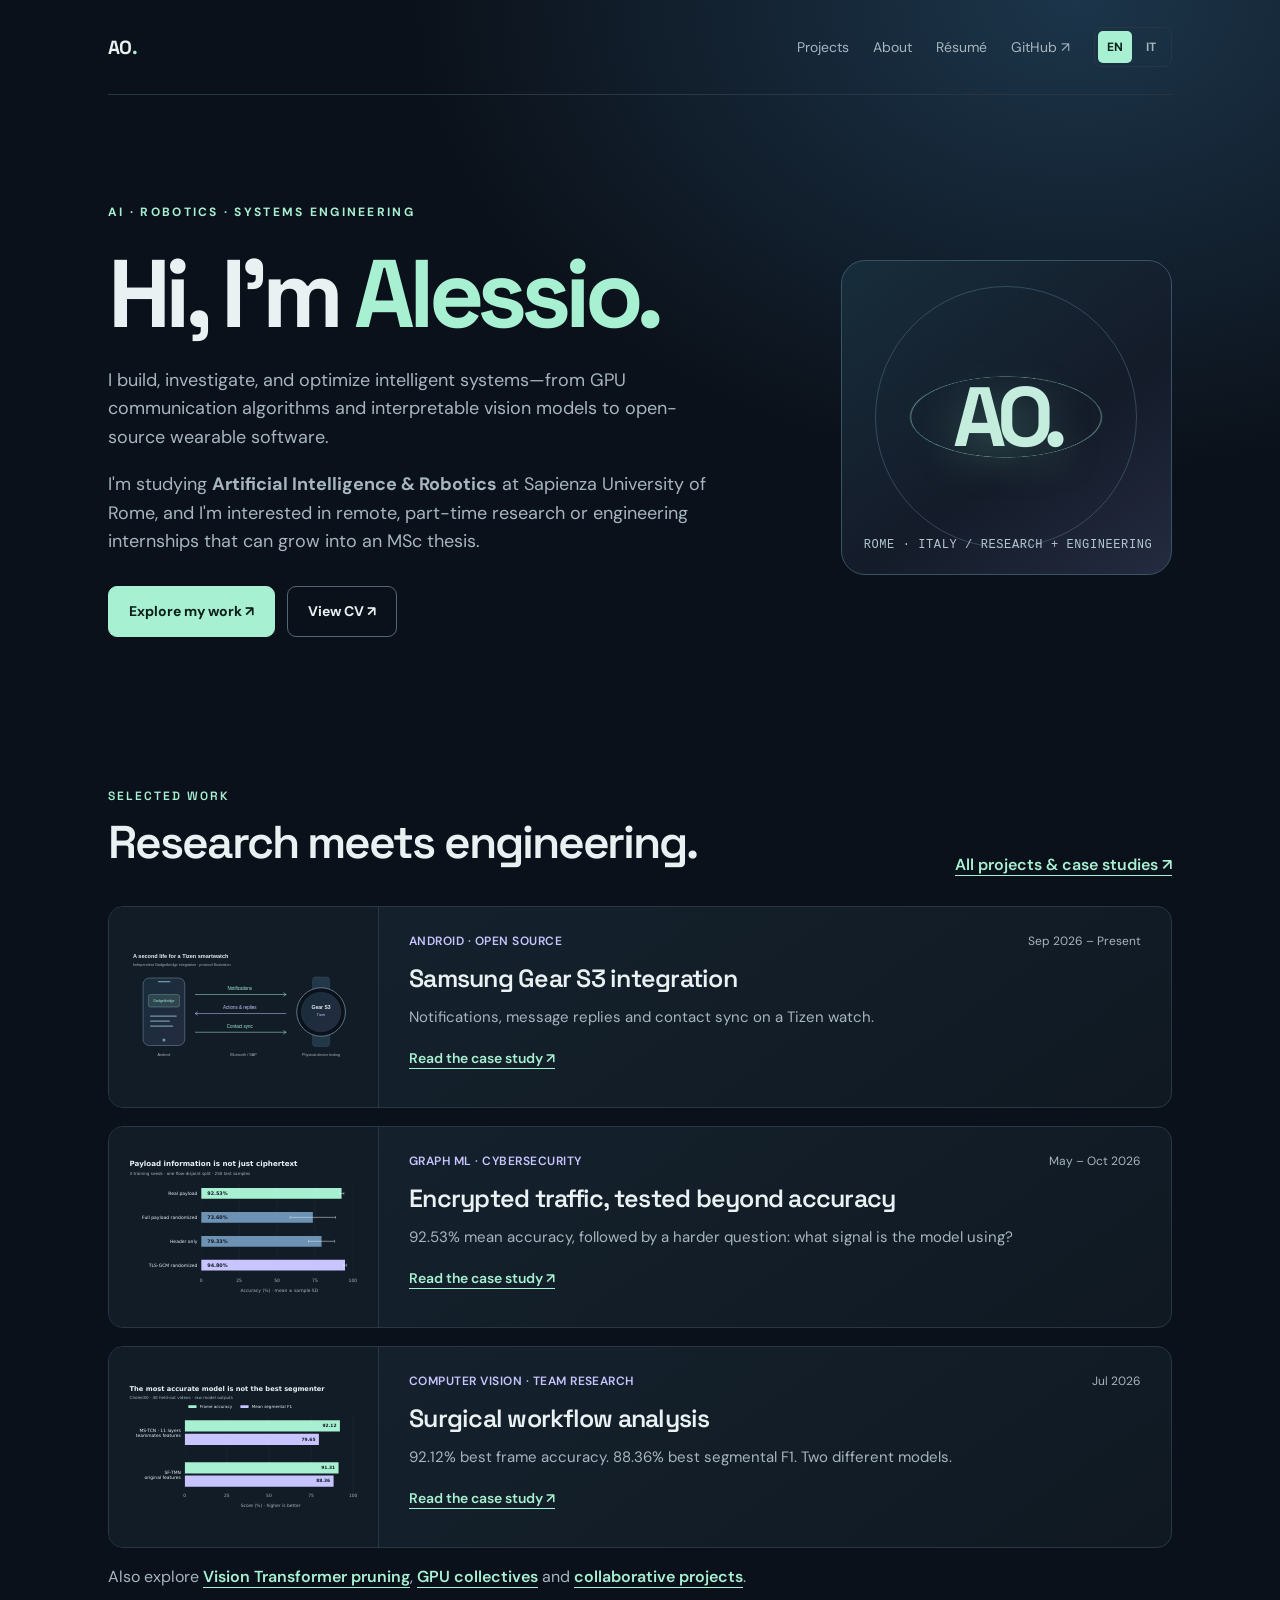
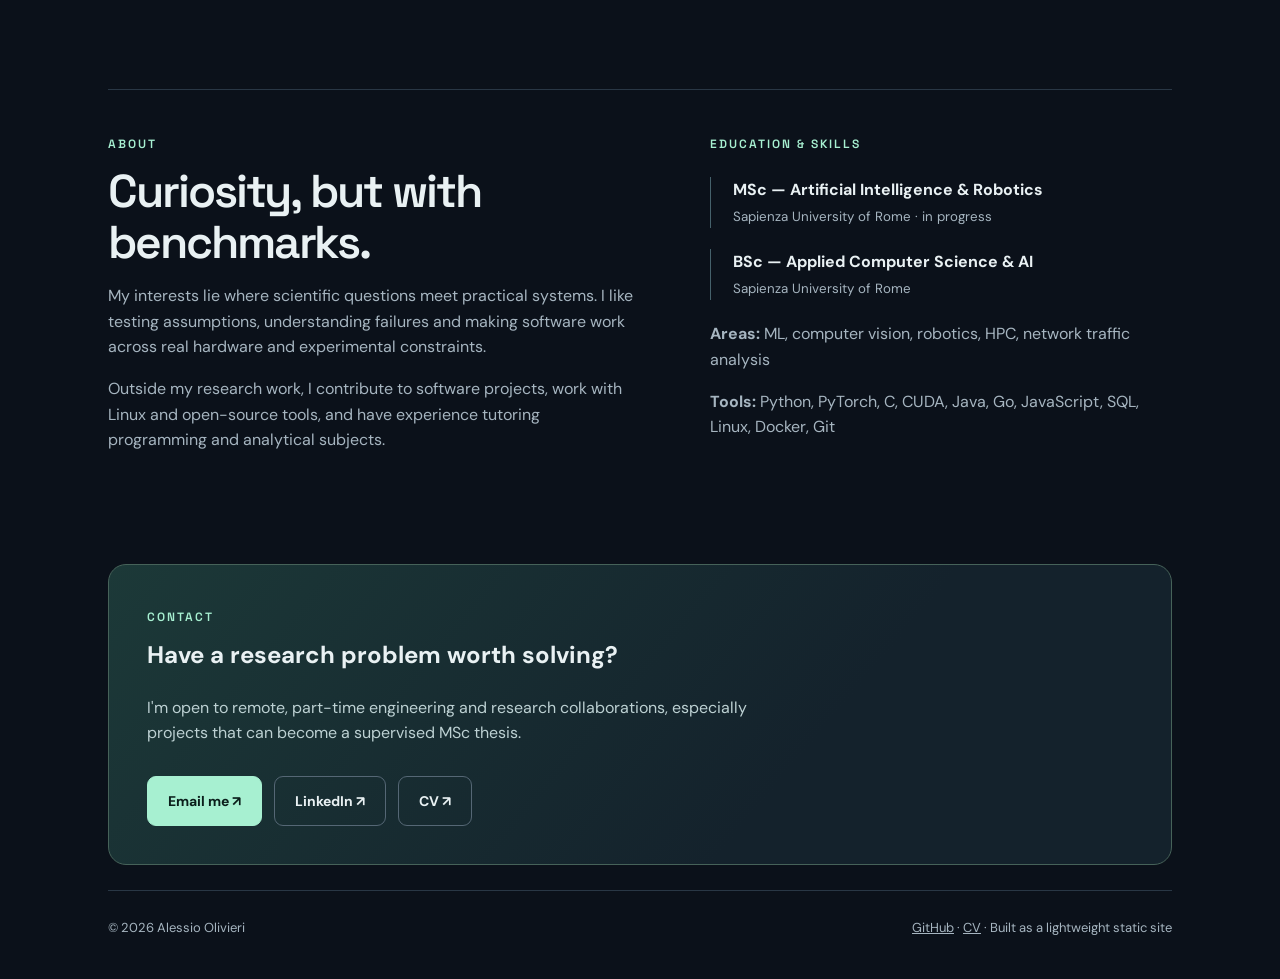
==== commit d6803899: "Add English and Italian language switch across portfolio Keep English as the default and add paired " ====
--- a/index.html
+++ b/index.html
@@ -12,12 +12,15 @@
 <link rel="stylesheet" href="assets/showcase.css">
 <link rel="canonical" href="https://alessio-olivieri.github.io/">
 <meta property="og:title" content="Alessio Olivieri — AI, Robotics &amp; Systems"><meta property="og:description" content="Research meets engineering. Explore selected projects, benchmarks and code."><meta property="og:type" content="website"><meta property="og:url" content="https://alessio-olivieri.github.io/"><meta property="og:image" content="https://alessio-olivieri.github.io/assets/projects/social-preview.png"><meta name="twitter:card" content="summary_large_image">
+<link rel="alternate" hreflang="en" href="https://alessio-olivieri.github.io/">
+<link rel="alternate" hreflang="it" href="https://alessio-olivieri.github.io/it/">
+<link rel="alternate" hreflang="x-default" href="https://alessio-olivieri.github.io/">
 </head>
 <body>
 <a class="skip-link" href="#main">Skip to content</a>
 <div class="wrap">
 <header class="nav"><a class="logo" href="index.html">AO<span>.</span></a>
-<nav class="navlinks" aria-label="Primary"><a href="projects.html">Projects</a><a class="about-nav" href="#about">About</a><a href="cv.pdf">Résumé</a><a class="github-nav" href="https://github.com/Alessio-Olivieri" target="_blank" rel="noopener">GitHub ↗</a></nav>
+<nav class="navlinks" aria-label="Primary"><a href="projects.html">Projects</a><a class="about-nav" href="#about">About</a><a href="cv.pdf">Résumé</a><a class="github-nav" href="https://github.com/Alessio-Olivieri" target="_blank" rel="noopener">GitHub ↗</a><span class="language-switch" role="group" aria-label="Language"><a href="/" lang="en" hreflang="en" aria-label="English" title="English" aria-current="true">EN</a><a href="/it/" lang="it" hreflang="it" aria-label="Italiano" title="Italiano">IT</a></span></nav>
 </header>
 <main id="main">
 <section class="hero">
--- a/assets/showcase.css
+++ b/assets/showcase.css
@@ -20,3 +20,6 @@
 @media(max-width:780px){.nav{gap:12px;flex-wrap:wrap}.navlinks{gap:18px}.navlinks a:nth-child(1),.navlinks a:nth-child(2){display:inline}.navlinks .github-nav{display:none}.page-hero{padding:55px 0 32px}.page-hero .lead{font-size:18px}.case-grid{grid-template-columns:1fr}.case-card.featured{display:flex}.case-card.featured .card-media{min-height:0;aspect-ratio:16/9;border-right:0;border-bottom:1px solid var(--line)}.collection-heading{display:block}.collection-heading p{margin-top:10px}.collection{padding-top:42px}.teaser{grid-template-columns:210px 1fr}.teaser-content{padding:22px}.teaser h3{font-size:23px}.metric-strip{gap:16px}.story h2{font-size:27px}.small-contact{display:block}.small-contact .button{margin-top:22px}.case-hero{padding-top:26px}.figure .figure-image,.figure.paper .figure-image{padding:12px}}
 @media(max-width:560px){.nav{padding:22px 0}.navlinks{gap:16px;font-size:13px}.navlinks .about-nav{display:none}.teaser{grid-template-columns:1fr}.teaser .card-media{aspect-ratio:16/8;height:auto;min-height:0;border-right:0;border-bottom:1px solid var(--line)}.teaser .card-media img{height:100%;width:100%;object-fit:contain;padding:12px}.teaser-content{padding:23px}.card-body{padding:23px}.card-meta{flex-wrap:wrap}.case-card h3{font-size:25px}.project-list li{grid-template-columns:1fr;gap:9px;padding:24px 0}.metric-strip{grid-template-columns:1fr;padding:8px 0;gap:0}.metric-strip>div{display:flex;gap:20px;align-items:center;padding:16px 0}.metric-strip>div+div{border-top:1px solid var(--line)}.metric-strip strong{min-width:115px;font-size:32px}.metric-strip span{margin:0;max-width:none}.case-meta{gap:9px 20px}.story p,.story li{font-size:16px}.case-end{flex-direction:column}.more-work summary span{display:block;margin:10px 0 0}.page-hero h1{font-size:2.75rem}.case-hero h1{font-size:2.55rem}.hero{padding-top:55px}.orb{display:none}.hero p{font-size:17px}.figure{margin:28px 0}footer{flex-direction:column}.story .callout{padding:16px 19px}}
 @media(prefers-reduced-motion:reduce){html{scroll-behavior:auto}*,*:before,*:after{transition:none!important;animation:none!important}.button:hover,.case-card:hover,.project:hover{transform:none}}
+/* Language links stay available at every viewport width. */
+.language-switch{display:inline-flex;align-items:center;gap:2px;padding:3px;border:1px solid var(--line);border-radius:8px;flex-shrink:0}.navlinks .language-switch a{display:inline-flex;align-items:center;justify-content:center;min-width:34px;min-height:32px;padding:4px 7px;border-radius:5px;font-size:12px;font-weight:700;line-height:1.2}.language-switch a[aria-current=true]{color:#0b1e1b;background:var(--accent)}.language-switch a:not([aria-current]):hover{background:#253744;color:var(--text)}
+@media(max-width:560px){.navlinks{gap:12px}.navlinks a.about-nav,.navlinks a.github-nav{display:none}.metric-strip>div{flex-wrap:wrap}.metric-strip strong{overflow-wrap:anywhere}.navlinks .language-switch a{min-width:32px;min-height:34px}}
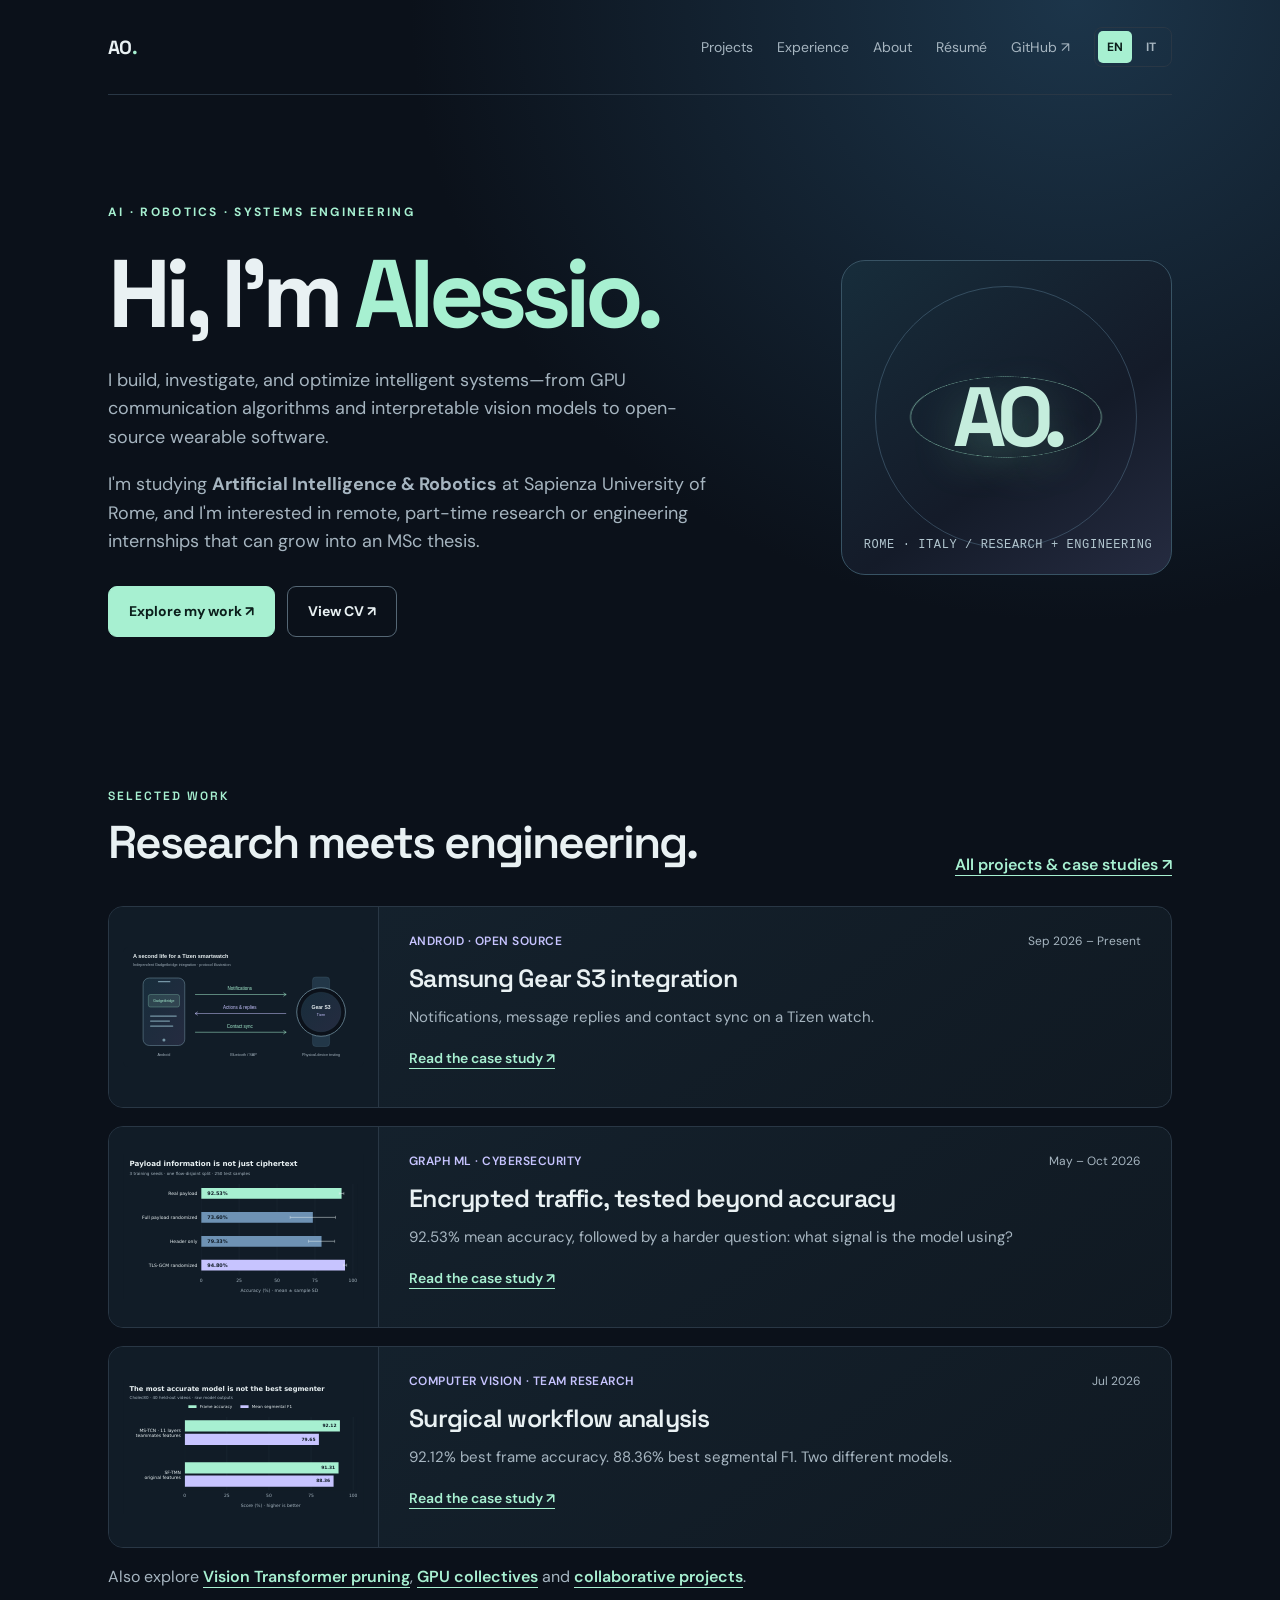
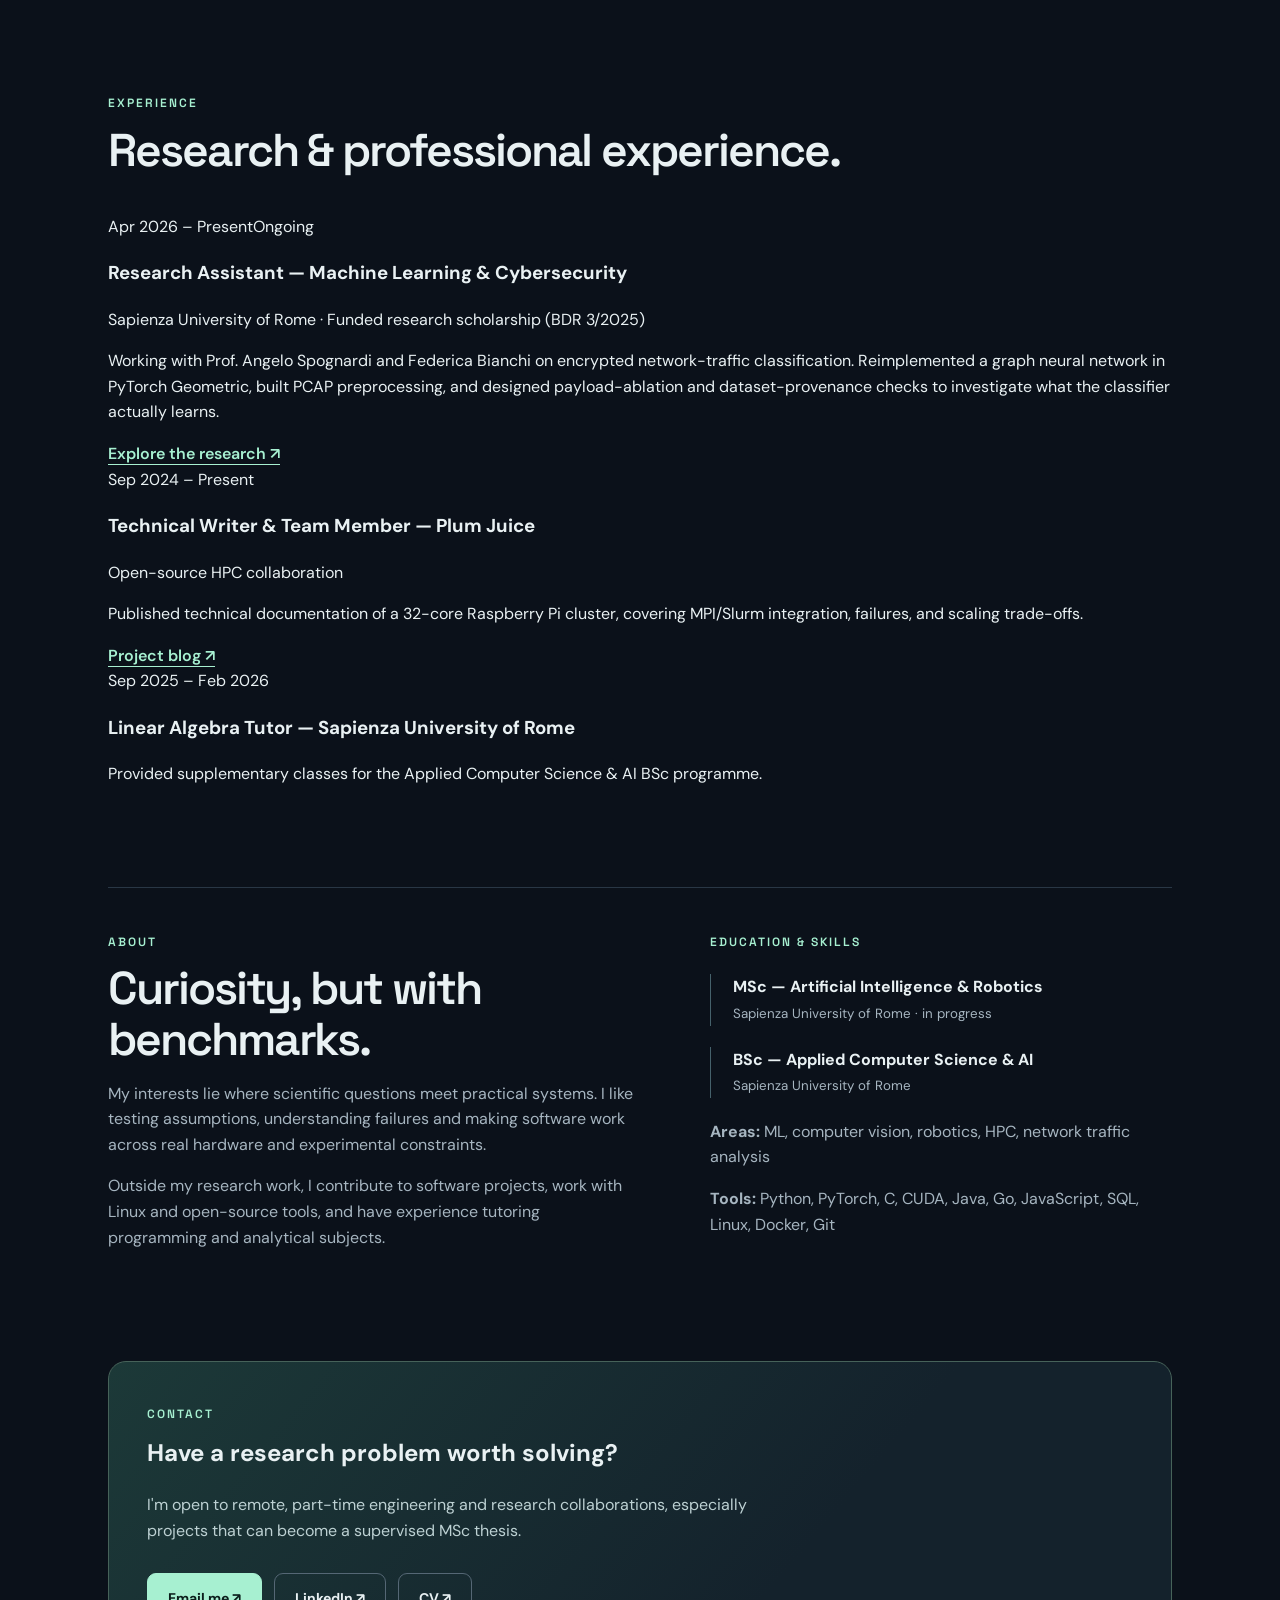
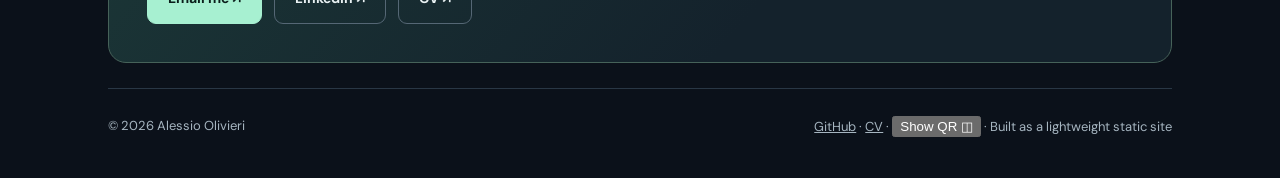
==== commit 222e8917: "Add professional research experience and QR sharing modal" ====
--- a/index.html
+++ b/index.html
@@ -20,7 +20,7 @@
 <a class="skip-link" href="#main">Skip to content</a>
 <div class="wrap">
 <header class="nav"><a class="logo" href="index.html">AO<span>.</span></a>
-<nav class="navlinks" aria-label="Primary"><a href="projects.html">Projects</a><a class="about-nav" href="#about">About</a><a href="cv.pdf">Résumé</a><a class="github-nav" href="https://github.com/Alessio-Olivieri" target="_blank" rel="noopener">GitHub ↗</a><span class="language-switch" role="group" aria-label="Language"><a href="/" lang="en" hreflang="en" aria-label="English" title="English" aria-current="true">EN</a><a href="/it/" lang="it" hreflang="it" aria-label="Italiano" title="Italiano">IT</a></span></nav>
+<nav class="navlinks" aria-label="Primary"><a href="projects.html">Projects</a><a class="experience-nav" href="#experience">Experience</a><a class="about-nav" href="#about">About</a><a href="cv.pdf">Résumé</a><a class="github-nav" href="https://github.com/Alessio-Olivieri" target="_blank" rel="noopener">GitHub ↗</a><span class="language-switch" role="group" aria-label="Language"><a href="/" lang="en" hreflang="en" aria-label="English" title="English" aria-current="true">EN</a><a href="/it/" lang="it" hreflang="it" aria-label="Italiano" title="Italiano">IT</a></span></nav>
 </header>
 <main id="main">
 <section class="hero">
@@ -63,6 +63,30 @@
 </div>
 <p class="section-intro">Also explore <a class="text-link" href="projects/vision-transformer.html">Vision Transformer pruning</a>, <a class="text-link" href="projects/swing-allreduce.html">GPU collectives</a> and <a class="text-link" href="projects.html#collaborations">collaborative projects</a>.</p>
 </section>
+<section class="section experience-section" id="experience">
+<div class="section-head"><div><span class="kicker">Experience</span><h2>Research &amp; professional experience.</h2></div></div>
+<div class="experience-list">
+<article class="experience-entry">
+<div class="experience-date"><time datetime="2026-04">Apr 2026 – Present</time><span class="experience-current">Ongoing</span></div>
+<div><h3>Research Assistant — Machine Learning &amp; Cybersecurity</h3>
+<p class="experience-org">Sapienza University of Rome · Funded research scholarship (BDR 3/2025)</p>
+<p>Working with Prof. Angelo Spognardi and Federica Bianchi on encrypted network-traffic classification. Reimplemented a graph neural network in PyTorch Geometric, built PCAP preprocessing, and designed payload-ablation and dataset-provenance checks to investigate what the classifier actually learns.</p>
+<a class="text-link" href="projects/encrypted-traffic.html">Explore the research ↗</a></div>
+</article>
+<article class="experience-entry">
+<div class="experience-date"><time datetime="2024-09">Sep 2024 – Present</time></div>
+<div><h3>Technical Writer &amp; Team Member — Plum Juice</h3>
+<p class="experience-org">Open-source HPC collaboration</p>
+<p>Published technical documentation of a 32-core Raspberry Pi cluster, covering MPI/Slurm integration, failures, and scaling trade-offs.</p>
+<a class="text-link" href="https://plum-juice-project.github.io/plum-io/">Project blog ↗</a></div>
+</article>
+<article class="experience-entry">
+<div class="experience-date"><time datetime="2025-09">Sep 2025 – Feb 2026</time></div>
+<div><h3>Linear Algebra Tutor — Sapienza University of Rome</h3>
+<p>Provided supplementary classes for the Applied Computer Science &amp; AI BSc programme.</p></div>
+</article>
+</div>
+</section>
 <section id="about" class="section">
 <div class="about">
 <div><span class="kicker">About</span>
@@ -84,7 +108,18 @@
 <div class="actions"><a class="button" href="mailto:olivieri.1973323@studenti.uniroma1.it">Email me ↗</a><a class="button ghost" href="https://www.linkedin.com/in/alessio-olivieri/" target="_blank" rel="noopener">LinkedIn ↗</a><a class="button ghost" href="cv.pdf">CV ↗</a></div>
 </section>
 </main>
-<footer><span>© 2026 Alessio Olivieri</span><span><a href="https://github.com/Alessio-Olivieri" target="_blank" rel="noopener">GitHub</a> · <a href="cv.pdf">CV</a> · Built as a lightweight static site</span></footer>
+<footer><span>© 2026 Alessio Olivieri</span><span><a href="https://github.com/Alessio-Olivieri" target="_blank" rel="noopener">GitHub</a> · <a href="cv.pdf">CV</a> · <button class="footer-qr-trigger" type="button" data-qr-open>Show QR ◫</button> · Built as a lightweight static site</span></footer>
 </div>
+<dialog id="share-qr-dialog" class="qr-dialog" aria-labelledby="share-qr-title" aria-describedby="share-qr-intro">
+<div class="qr-modal">
+<div class="qr-modal-head"><h2 id="share-qr-title">Share with a QR code</h2><button type="button" class="qr-close" data-qr-close aria-label="Close">×</button></div>
+<p id="share-qr-intro">Scan to open this portfolio or its PDF CV on another device.</p>
+<div class="qr-tabs" role="group" aria-label="QR code destination"><button type="button" data-qr-target="portfolio" aria-pressed="true">Portfolio</button><button type="button" data-qr-target="cv" aria-pressed="false">CV (PDF)</button></div>
+<div class="qr-image-wrap"><img id="share-qr-image" src="/assets/qr-portfolio.svg" width="296" height="296" alt="QR code linking to Alessio Olivieri's portfolio"></div>
+<a id="share-qr-url" class="qr-url" href="https://alessio-olivieri.github.io/" target="_blank" rel="noopener">alessio-olivieri.github.io/</a>
+<div class="qr-actions"><button type="button" class="button" data-qr-copy>Copy link</button><a class="button ghost" id="share-qr-download" href="/assets/qr-portfolio.svg" download="alessio-portfolio-qr.svg">Download QR ↓</a></div>
+<p class="qr-status" data-qr-status aria-live="polite"></p>
+</div></dialog>
+<script src="/assets/share-qr.js" defer></script>
 </body>
 </html>
